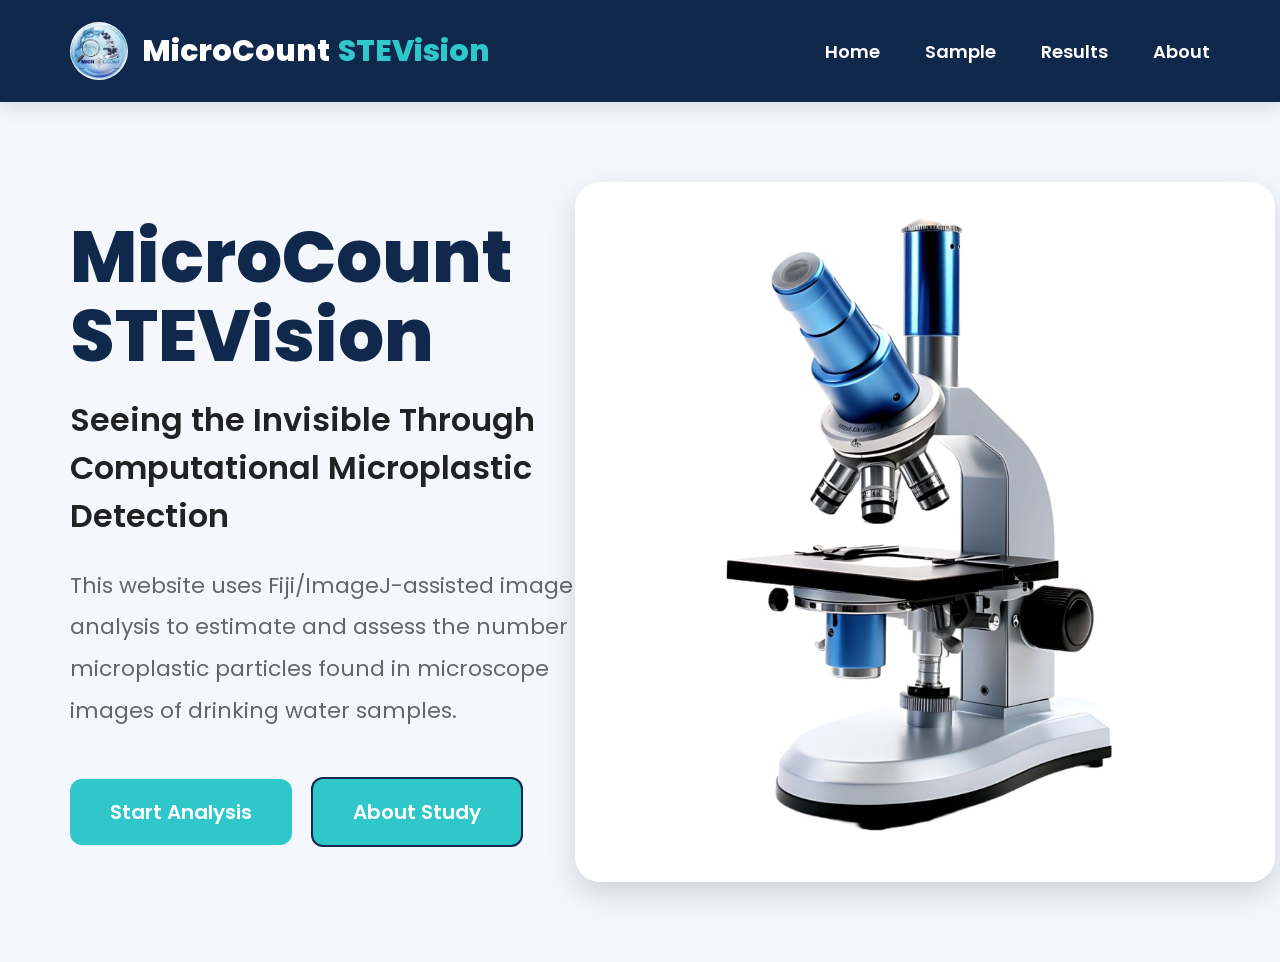
==== index.html @ 67bb07c3 "Upload website" ====
<!DOCTYPE html>
<html lang="en">
<head>
    <meta charset="UTF-8">
    <meta name="viewport" content="width=device-width, initial-scale=1.0">

    <title>MicroCount STEVision</title>

    <link rel="icon" type="image/png" href="images/logo.png">

    <link rel="stylesheet" href="style.css">
</head>
    <meta charset="UTF-8">
    <meta name="viewport" content="width=device-width, initial-scale=1.0">
    <title>MicroCount STEVision</title>

    <link rel="stylesheet" href="style.css">
</head>

<body>

<header>

    <nav class="navbar">

<div class="logo">
    <img src="images/logo.png" alt="MicroCount Logo">
    <div class="logo-text">
        MicroCount <span>STEVision</span>
    </div>
</div>

        <ul class="nav-links">
<li><a href="index.html">Home</a></li>
<li><a href="sample.html">Sample</a></li>
<li><a href="results.html">Results</a></li>
<li><a href="about.html">About</a></li>
        </ul>

    </nav>

</header>

<section id="home" class="hero">

    <div class="left">

        <h1>MicroCount STEVision</h1>

        <h2>
            Seeing the Invisible Through Computational Microplastic Detection
        </h2>

        <p>
            This website uses Fiji/ImageJ-assisted image analysis to estimate and assess the number of microplastic particles found in microscope images of drinking water samples.
        </p>

<a href="sample.html">
    <button>Start Analysis</button>
</a>

<a href="about.html">
    <button class="secondary">About Study</button>
</a>

    </div>

    <div class="right">

        <img src="images/microscope.jpeg" alt="Microscope">

    </div>

</section>

<section id="sample">

<script src="sample.js"></script>

</body>
</html>
---- style.css ----
/* ======================================================
   MICROCOUNT STEVISION
   STYLE.CSS
   PART 1 - GLOBAL + NAVIGATION + HOME
====================================================== */

/* Google Font */
@import url('https://fonts.googleapis.com/css2?family=Poppins:wght@300;400;500;600;700;800&display=swap');

/* Reset */

*{
    margin:0;
    padding:0;
    box-sizing:border-box;
    font-family:'Poppins',sans-serif;
}

html{
    scroll-behavior:smooth;
}

body{
    background:#f4f7fb;
    color:#333;
}

/* Links */

a{
    text-decoration:none;
}

/* ==========================================
            NAVIGATION
========================================== */

header{
    width:100%;
    background:#11284d;
    position:sticky;
    top:0;
    z-index:1000;
    box-shadow:0 5px 18px rgba(0,0,0,.12);
}

nav{

    max-width:1400px;

    margin:auto;

    display:flex;

    justify-content:space-between;

    align-items:center;

    padding:22px 70px;

}

/* =========================
        LOGO
========================= */

.logo{
    display:flex;
    align-items:center;
    gap:14px;
    color:white;
    font-size:30px;
    font-weight:800;
}

.logo img{
    width:58px;
    height:58px;
    border-radius:50%;
    object-fit:cover;
}

.logo-text{
    display:flex;
    align-items:baseline;
    gap:8px;
}

.logo span{
    color:#2fc7c9;
}

nav ul{

    display:flex;

    list-style:none;

    gap:45px;

}

nav ul li a{

    color:white;

    font-size:18px;

    font-weight:600;

    transition:.3s;

    padding-bottom:5px;

}

nav ul li a:hover{

    color:#2fc7c9;

}

.active{

    color:#2fc7c9 !important;

    border-bottom:3px solid #2fc7c9;

}

/* ==========================================
                BUTTONS
========================================== */

button{

    padding:18px 40px;

    border:none;

    border-radius:12px;

    font-size:20px;

    font-weight:600;

    cursor:pointer;

    transition:.3s;

}

button:hover{

    transform:translateY(-4px);

}

button:first-of-type{

    background:#2fc7c9;

    color:white;

}

.secondary{

    background:white;

    color:#11284d;

    border:2px solid #11284d;

    margin-left:15px;

}

/* ==========================================
                HOME PAGE
========================================== */

.hero{

    max-width:1400px;

    margin:auto;

    min-height:90vh;

    display:flex;

    justify-content:space-between;

    align-items:center;

    padding:80px 70px;

}

.left{

    width:55%;

}

.left h1{

    font-size:72px;

    color:#11284d;

    font-weight:800;

    margin-bottom:20px;

    line-height:1.1;

}

.left h2{

    font-size:32px;

    color:#222;

    margin-bottom:25px;

    font-weight:600;

}

.left p{
    font-size:22px;
    color:#666;
    line-height:1.9;
    margin-bottom:45px;
}

.right{
    width:50%;
    display:flex;
    justify-content:center;
    align-items:center;

    margin-left:40px;   /* moves image slightly to the right */
}

.right img{
    width:700px;
    max-width:none;
    height:auto;
    border-radius:25px;
    box-shadow:0 12px 30px rgba(0,0,0,.15);
}

/* ==========================================
            SECTION TITLES
========================================== */

.page-title{

    text-align:center;

    margin:60px auto;

}

.page-title h1{

    font-size:60px;

    color:#11284d;

    font-weight:800;

}

.page-title p{

    font-size:24px;

    color:#666;

    margin-top:20px;

    line-height:1.8;

}

/* ==========================================
            CARDS
========================================== */

.card{

    background:white;

    border-radius:20px;

    box-shadow:0 10px 25px rgba(0,0,0,.08);

    padding:40px;

}

.card:hover{

    transform:translateY(-6px);

    transition:.3s;

}
.card:hover{
    transform:translateY(-6px);
    transition:.3s;
}
/* ==========================================
            SAMPLE PAGE
========================================== */

.sample-page{
    max-width:900px;
    margin:70px auto;
    padding:0 30px;
}

.sample-card{
    background:#fff;
    border-radius:20px;
    padding:45px;
    box-shadow:0 10px 30px rgba(0,0,0,.08);
}

.sample-card h1{
    font-size:42px;
    color:#11284d;
    margin-bottom:15px;
    text-align:center;
}

.sample-card p{
    font-size:18px;
    color:#666;
    text-align:center;
    margin-bottom:35px;
}

.sample-card form{
    display:flex;
    flex-direction:column;
    gap:18px;
}

.sample-card label{
    font-weight:600;
    color:#11284d;
}

.sample-card input,
.sample-card select{
    padding:16px;
    border:1px solid #ccc;
    border-radius:10px;
    font-size:17px;
}

.continue-btn{
    margin-top:25px;
    background:#2fc7c9;
    color:white;
    padding:18px;
    border-radius:12px;
    text-align:center;
    font-weight:600;
    font-size:20px;
    transition:.3s;
}

.continue-btn:hover{
    background:#23b0b2;
}

.results-page{
    max-width:1200px;
    margin:70px auto;
    padding:0 30px;
}

.result-card{
    background:white;
    border-radius:20px;
    padding:40px;
    margin-bottom:30px;
    box-shadow:0 10px 30px rgba(0,0,0,.08);
}

.result-card h2{
    color:#11284d;
    font-size:34px;
    margin-bottom:25px;
}

.result-grid{
    display:grid;
    grid-template-columns:repeat(auto-fit,minmax(250px,1fr));
    gap:25px;
}

.stat-box{
    background:#f7fbfc;
    border-left:6px solid #2fc7c9;
    border-radius:12px;
    padding:25px;
}

.stat-box h3{
    font-size:18px;
    color:#666;
}

.stat-box span{
    display:block;
    margin-top:10px;
    font-size:34px;
    font-weight:700;
    color:#11284d;
}
/* ==========================================
            FOOTER
========================================== */

footer{
    background:#11284d;
    color:white;
    text-align:center;
    padding:35px;
    margin-top:80px;
}

footer p{
    font-size:17px;
}
/* ==========================================
            RESPONSIVE
========================================== */

@media(max-width:1000px){

nav{
    flex-direction:column;
    gap:20px;
    padding:20px;
}

nav ul{
    flex-wrap:wrap;
    justify-content:center;
}

.hero{
    flex-direction:column-reverse;
    text-align:center;
    padding:50px 25px;
}

.left,
.right{
    width:100%;
}

.right img{
    width:90%;
    max-width:500px;
}

.left h1{
    font-size:52px;
}

.left h2{
    font-size:26px;
}

.left p{
    font-size:18px;
}

.page-title h1{
    font-size:46px;
}

button{
    margin-top:15px;
}
}
/* SAMPLE PAGE */

.sample-page{

display:flex;

justify-content:space-between;

align-items:center;

padding:70px 8%;

gap:60px;

}

.sample-left{

flex:1;

}

.sample-left h1{

font-size:46px;

color:#17305d;

margin-bottom:10px;

}

.sample-left p{

color:#666;

margin-bottom:35px;

}

.sample-left form{

display:flex;

flex-direction:column;

gap:18px;

}

.sample-left label{

font-weight:600;

color:#17305d;

}

.sample-left input,
.sample-left select{

padding:15px;

border:1px solid #d9d9d9;

border-radius:10px;

font-size:16px;

}

.sample-left input:focus,
.sample-left select:focus{

outline:none;

border:2px solid #28c8c8;

}

.continue-btn{

margin-top:15px;

width:100%;

padding:18px;

background:#17305d;

color:white;

border:none;

border-radius:10px;

font-size:18px;

font-weight:600;

cursor:pointer;

transition:.3s;

}

.continue-btn:hover{

background:#244a88;

}

.sample-right{

flex:1;

display:flex;

justify-content:center;

}

.sample-right img{

width:370px;

}
    max-width: 800px;
    margin: 0 auto;
    padding: 30px;
}
/* =======================
   Upload Page
======================= */

.upload-page{
    max-width:1100px;
    margin:55px auto;
    padding:0 25px;
}

.upload-page h1{
    font-size:52px;
    color:#1d2f5f;
    margin-bottom:10px;
}

.upload-subtitle{
    font-size:20px;
    color:#666;
    margin-bottom:35px;
}

.upload-card{
    background:white;
    border:2px dashed #d7d7d7;
    border-radius:20px;

    padding:70px 40px;

    text-align:center;

    box-shadow:0 12px 30px rgba(0,0,0,.08);

    transition:.3s;
}

.upload-card:hover{
    border-color:#31c4cf;
}

.upload-icon{
    font-size:70px;
    color:#777;
    margin-bottom:20px;
}

.upload-card h2{
    font-size:34px;
    color:#1d2f5f;
    margin-bottom:12px;
}

.upload-card p{
    color:#777;
    font-size:18px;
    margin-bottom:30px;
}

.browse-btn{
    display:inline-block;

    background:#2ec7cf;
    color:white;

    padding:15px 35px;

    border-radius:10px;

    font-size:18px;
    font-weight:600;

    cursor:pointer;

    transition:.3s;
}

.browse-btn:hover{
    background:#14aeb8;
}

#previewContainer{

    display:grid;

    grid-template-columns:repeat(auto-fill,minmax(170px,1fr));

    gap:20px;

    margin-top:35px;

}

.preview-card{

    background:white;

    border-radius:12px;

    box-shadow:0 8px 18px rgba(0,0,0,.08);

    overflow:hidden;

    text-align:center;

}

.preview-card img{

    width:100%;

    height:140px;

    object-fit:cover;

}

.preview-card p{

    padding:12px;

    font-weight:600;

}
/* UPLOAD PAGE */

.upload-page{
    padding:70px 20px;
    background:#f5f8fc;
    min-height:100vh;
}

.upload-container{
    max-width:1100px;
    margin:auto;
}

.upload-container h1{
    font-size:48px;
    color:#16325c;
    margin-bottom:15px;
}

.upload-container p{
    color:#666;
    font-size:18px;
    margin-bottom:30px;
}

.upload-box{
    width:100%;
    min-height:340px;
    border:3px dashed #d9d9d9;
    border-radius:18px;
    background:#fff;
    display:flex;
    flex-direction:column;
    justify-content:center;
    align-items:center;
    transition:.3s;
}

.upload-box:hover{
    border-color:#36c5cf;
}

.upload-icon{
    font-size:70px;
    margin-bottom:20px;
}

.browse-btn{
    margin-top:20px;
    background:#36c5cf;
    color:#fff;
    padding:14px 35px;
    border-radius:10px;
    cursor:pointer;
    font-weight:bold;
}

.preview-container{
    display:grid;
    grid-template-columns:repeat(auto-fill,minmax(180px,1fr));
    gap:20px;
    margin-top:35px;
}

.preview-card{
    background:white;
    border-radius:12px;
    overflow:hidden;
    box-shadow:0 5px 20px rgba(0,0,0,.1);
}

.preview-card img{
    width:100%;
    height:160px;
    object-fit:cover;
}

.preview-card p{
    padding:12px;
    text-align:center;
    font-weight:bold;
}

.analyze-btn{
    display:none;
    margin:35px auto 0;
    background:#16325c;
    color:white;
    border:none;
    padding:18px 40px;
    border-radius:10px;
    font-size:18px;
    cursor:pointer;
}
.dragover{
    border:3px dashed #2fc7c9 !important;
    background:#eefcff;
    transform:scale(1.02);
    transition:.3s;
}
/* Highlight upload area while dragging */

.dragover{
    background:#e8fcff;
    border:3px dashed #2fc7c9 !important;
    box-shadow:0 0 25px rgba(47,199,201,.35);
    transform:scale(1.02);
    transition:all .25s ease;
}
/* ===========================
   RESULTS PAGE
=========================== */

.results-page{
    max-width:1200px;
    margin:50px auto;
    padding:0 30px;
}

.results-page h1{
    font-size:42px;
    color:#0d2b5a;
    margin-bottom:8px;
}

.results-page p{
    color:#666;
    margin-bottom:30px;
}

.results-grid{
    display:grid;
    grid-template-columns:1fr 1fr;
    gap:25px;
    margin-bottom:25px;
}

.card{
    background:white;
    border-radius:18px;
    padding:25px;
    box-shadow:0 6px 20px rgba(0,0,0,.08);
}

.card h2{
    color:#0d2b5a;
    margin-bottom:18px;
    font-size:24px;
}

.card table{
    width:100%;
    border-collapse:collapse;
}

.card td{
    padding:12px 0;
    border-bottom:1px solid #eee;
    font-size:16px;
}

.card td:first-child{
    font-weight:600;
    color:#0d2b5a;
}

.card td:last-child{
    text-align:right;
    color:#555;
}

/* ===========================
   RISK CARD
=========================== */

.risk-card{
    display:grid;
    grid-template-columns:320px 1fr;
    gap:25px;
    margin-bottom:30px;
}

.risk-box,
.interpretation{
    background:white;
    border-radius:18px;
    padding:25px;
    box-shadow:0 6px 20px rgba(0,0,0,.08);
}

.risk-box h3,
.interpretation h3{
    color:#0d2b5a;
    margin-bottom:18px;
}

.risk-level{
    display:flex;
    align-items:center;
    justify-content:center;
    gap:20px;
    border-radius:15px;
    padding:25px;
    font-size:20px;
}

.risk-level strong{
    font-size:24px;
}

.risk-level.moderate{
    background:#ffd75c;
}

.interpretation p{
    line-height:1.8;
    color:#555;
}

/* ===========================
   RISK SCALE
=========================== */

.risk-scale{
    display:grid;
    grid-template-columns:repeat(4,1fr);
    gap:18px;
    margin-bottom:35px;
}

.level{
    padding:18px;
    border-radius:15px;
    text-align:center;
    color:#222;
    font-weight:600;
}

.level p{
    margin:8px 0;
    font-size:18px;
    color:inherit;
}

.green{
    background:#b7ef9b;
}

.yellow{
    background:#ffe36b;
}

.orange{
    background:#ffb457;
}

.red{
    background:#ff8b8b;
}

/* ===========================
   BUTTONS
=========================== */

.results-buttons{
    display:flex;
    justify-content:space-between;
    margin-top:25px;
}

.download-btn,
.new-btn{

    background:#0d2b5a;
    color:white;
    border:none;
    padding:16px 34px;
    border-radius:10px;
    cursor:pointer;
    font-size:16px;
    font-weight:600;
    transition:.3s;
}

.download-btn:hover,
.new-btn:hover{
    background:#16c6d6;
}

/* ===========================
   MOBILE
=========================== */

@media(max-width:900px){

.results-grid{
    grid-template-columns:1fr;
}

.risk-card{
    grid-template-columns:1fr;
}

.risk-scale{
    grid-template-columns:1fr 1fr;
}

.results-buttons{
    flex-direction:column;
    gap:15px;
}

.download-btn,
.new-btn{
    width:100%;
}

}
/* ===========================
   RESULT IMAGE
=========================== */

.image-preview-card{

    background:white;

    border-radius:18px;

    padding:25px;

    margin-bottom:30px;

    text-align:center;

    box-shadow:0 6px 20px rgba(0,0,0,.08);

}

.image-preview-card h2{

    color:#0d2b5a;

    margin-bottom:20px;

}

#resultImage{

    width:100%;

    max-width:550px;

    border-radius:15px;

    border:2px solid #ddd;

}
/* ===========================
   ANALYSIS PAGE
=========================== */

.analysis-page{

max-width:900px;

margin:70px auto;

text-align:center;

padding:20px;

}

.analysis-page h1{

font-size:44px;

color:#123566;

margin-bottom:15px;

}

.analysis-page p{

color:#666;

font-size:18px;

}

.analysis-card{

margin-top:45px;

background:white;

padding:50px;

border-radius:20px;

box-shadow:0 8px 25px rgba(0,0,0,.08);

}

.loader{

width:90px;

height:90px;

margin:auto;

border:8px solid #ddd;

border-top:8px solid #28c7d4;

border-radius:50%;

animation:spin 1s linear infinite;

}

@keyframes spin{

100%{

transform:rotate(360deg);

}

}

.progress{

width:100%;

height:18px;

background:#eee;

border-radius:50px;

margin-top:35px;

overflow:hidden;

}

.progress-bar{

width:0%;

height:100%;

background:#28c7d4;

transition:.3s;

}

#percentText{

font-size:24px;

font-weight:bold;

margin-top:20px;

color:#123566;

}
/* ===========================
   RESULTS PAGE
=========================== */

.results-page{
    max-width:1200px;
    margin:40px auto;
    padding:20px;
}

.results-page h1{
    text-align:center;
    font-size:38px;
    margin-bottom:10px;
}

.results-page>p{
    text-align:center;
    color:#666;
    margin-bottom:35px;
}

.results-grid{
    display:grid;
    grid-template-columns:1fr 1fr;
    gap:30px;
    align-items:start;
}

.result-image-card,
.card{

    background:white;

    border-radius:18px;

    padding:25px;

    box-shadow:0 8px 25px rgba(0,0,0,.08);

}

.result-image-card img{

    width:100%;

    border-radius:15px;

    margin-top:15px;

}

.results-info{

    display:flex;

    flex-direction:column;

    gap:20px;

}

.card h2{

    color:#0b7285;

    margin-bottom:15px;

}

.card p{

    margin:10px 0;

    line-height:1.6;

}

/* ===========================
   RISK LEVEL
=========================== */

.risk-level{

    border-radius:15px;

    text-align:center;

    padding:25px;

    color:white;

    font-weight:bold;

}

.risk-level h3{

    font-size:34px;

    margin-bottom:10px;

}

.risk-level p{

    font-size:20px;

}

/* ===========================
   QUANTITY SCALE
=========================== */
/* LEVEL 1 */
.level1{
    background:#E8F5E9;
    color:#1B5E20;
    border:2px solid #81C784;
}

/* LEVEL 2 */
.level2{
    background:#FFF8E1;
    color:#8D6E00;
    border:2px solid #FFD54F;
}

/* LEVEL 3 */
.level3{
    background:#FFF3E0;
    color:#E65100;
    border:2px solid #FFB74D;
}

/* LEVEL 4 */
.level4{
    background:#FFEBEE;
    color:#B71C1C;
    border:2px solid #EF5350;
}

/* ===========================
   INTERPRETATION
=========================== */

.interpretation-card{

    margin-top:30px;

}

.interpretation-card p{

    font-size:17px;

    line-height:1.8;

}

/* ===========================
   BUTTONS
=========================== */

.download-section{

    margin-top:35px;

    display:flex;

    justify-content:center;

    gap:20px;

}

.download-btn{

    background:#0b7285;

    color:white;

    border:none;

    padding:14px 30px;

    border-radius:10px;

    cursor:pointer;

    font-size:16px;

    transition:.3s;

}

.download-btn:hover{

    background:#095c69;

}

/* ===========================
   MOBILE
=========================== */

@media(max-width:900px){

.results-grid{

grid-template-columns:1fr;

}

.risk-scale{

grid-template-columns:1fr 1fr;

}

}
---- style.css ----
/* ======================================================
   MICROCOUNT STEVISION
   STYLE.CSS
   PART 1 - GLOBAL + NAVIGATION + HOME
====================================================== */

/* Google Font */
@import url('https://fonts.googleapis.com/css2?family=Poppins:wght@300;400;500;600;700;800&display=swap');

/* Reset */

*{
    margin:0;
    padding:0;
    box-sizing:border-box;
    font-family:'Poppins',sans-serif;
}

html{
    scroll-behavior:smooth;
}

body{
    background:#f4f7fb;
    color:#333;
}

/* Links */

a{
    text-decoration:none;
}

/* ==========================================
            NAVIGATION
========================================== */

header{
    width:100%;
    background:#11284d;
    position:sticky;
    top:0;
    z-index:1000;
    box-shadow:0 5px 18px rgba(0,0,0,.12);
}

nav{

    max-width:1400px;

    margin:auto;

    display:flex;

    justify-content:space-between;

    align-items:center;

    padding:22px 70px;

}

/* =========================
        LOGO
========================= */

.logo{
    display:flex;
    align-items:center;
    gap:14px;
    color:white;
    font-size:30px;
    font-weight:800;
}

.logo img{
    width:58px;
    height:58px;
    border-radius:50%;
    object-fit:cover;
}

.logo-text{
    display:flex;
    align-items:baseline;
    gap:8px;
}

.logo span{
    color:#2fc7c9;
}

nav ul{

    display:flex;

    list-style:none;

    gap:45px;

}

nav ul li a{

    color:white;

    font-size:18px;

    font-weight:600;

    transition:.3s;

    padding-bottom:5px;

}

nav ul li a:hover{

    color:#2fc7c9;

}

.active{

    color:#2fc7c9 !important;

    border-bottom:3px solid #2fc7c9;

}

/* ==========================================
                BUTTONS
========================================== */

button{

    padding:18px 40px;

    border:none;

    border-radius:12px;

    font-size:20px;

    font-weight:600;

    cursor:pointer;

    transition:.3s;

}

button:hover{

    transform:translateY(-4px);

}

button:first-of-type{

    background:#2fc7c9;

    color:white;

}

.secondary{

    background:white;

    color:#11284d;

    border:2px solid #11284d;

    margin-left:15px;

}

/* ==========================================
                HOME PAGE
========================================== */

.hero{

    max-width:1400px;

    margin:auto;

    min-height:90vh;

    display:flex;

    justify-content:space-between;

    align-items:center;

    padding:80px 70px;

}

.left{

    width:55%;

}

.left h1{

    font-size:72px;

    color:#11284d;

    font-weight:800;

    margin-bottom:20px;

    line-height:1.1;

}

.left h2{

    font-size:32px;

    color:#222;

    margin-bottom:25px;

    font-weight:600;

}

.left p{
    font-size:22px;
    color:#666;
    line-height:1.9;
    margin-bottom:45px;
}

.right{
    width:50%;
    display:flex;
    justify-content:center;
    align-items:center;

    margin-left:40px;   /* moves image slightly to the right */
}

.right img{
    width:700px;
    max-width:none;
    height:auto;
    border-radius:25px;
    box-shadow:0 12px 30px rgba(0,0,0,.15);
}

/* ==========================================
            SECTION TITLES
========================================== */

.page-title{

    text-align:center;

    margin:60px auto;

}

.page-title h1{

    font-size:60px;

    color:#11284d;

    font-weight:800;

}

.page-title p{

    font-size:24px;

    color:#666;

    margin-top:20px;

    line-height:1.8;

}

/* ==========================================
            CARDS
========================================== */

.card{

    background:white;

    border-radius:20px;

    box-shadow:0 10px 25px rgba(0,0,0,.08);

    padding:40px;

}

.card:hover{

    transform:translateY(-6px);

    transition:.3s;

}
.card:hover{
    transform:translateY(-6px);
    transition:.3s;
}
/* ==========================================
            SAMPLE PAGE
========================================== */

.sample-page{
    max-width:900px;
    margin:70px auto;
    padding:0 30px;
}

.sample-card{
    background:#fff;
    border-radius:20px;
    padding:45px;
    box-shadow:0 10px 30px rgba(0,0,0,.08);
}

.sample-card h1{
    font-size:42px;
    color:#11284d;
    margin-bottom:15px;
    text-align:center;
}

.sample-card p{
    font-size:18px;
    color:#666;
    text-align:center;
    margin-bottom:35px;
}

.sample-card form{
    display:flex;
    flex-direction:column;
    gap:18px;
}

.sample-card label{
    font-weight:600;
    color:#11284d;
}

.sample-card input,
.sample-card select{
    padding:16px;
    border:1px solid #ccc;
    border-radius:10px;
    font-size:17px;
}

.continue-btn{
    margin-top:25px;
    background:#2fc7c9;
    color:white;
    padding:18px;
    border-radius:12px;
    text-align:center;
    font-weight:600;
    font-size:20px;
    transition:.3s;
}

.continue-btn:hover{
    background:#23b0b2;
}

.results-page{
    max-width:1200px;
    margin:70px auto;
    padding:0 30px;
}

.result-card{
    background:white;
    border-radius:20px;
    padding:40px;
    margin-bottom:30px;
    box-shadow:0 10px 30px rgba(0,0,0,.08);
}

.result-card h2{
    color:#11284d;
    font-size:34px;
    margin-bottom:25px;
}

.result-grid{
    display:grid;
    grid-template-columns:repeat(auto-fit,minmax(250px,1fr));
    gap:25px;
}

.stat-box{
    background:#f7fbfc;
    border-left:6px solid #2fc7c9;
    border-radius:12px;
    padding:25px;
}

.stat-box h3{
    font-size:18px;
    color:#666;
}

.stat-box span{
    display:block;
    margin-top:10px;
    font-size:34px;
    font-weight:700;
    color:#11284d;
}
/* ==========================================
            FOOTER
========================================== */

footer{
    background:#11284d;
    color:white;
    text-align:center;
    padding:35px;
    margin-top:80px;
}

footer p{
    font-size:17px;
}
/* ==========================================
            RESPONSIVE
========================================== */

@media(max-width:1000px){

nav{
    flex-direction:column;
    gap:20px;
    padding:20px;
}

nav ul{
    flex-wrap:wrap;
    justify-content:center;
}

.hero{
    flex-direction:column-reverse;
    text-align:center;
    padding:50px 25px;
}

.left,
.right{
    width:100%;
}

.right img{
    width:90%;
    max-width:500px;
}

.left h1{
    font-size:52px;
}

.left h2{
    font-size:26px;
}

.left p{
    font-size:18px;
}

.page-title h1{
    font-size:46px;
}

button{
    margin-top:15px;
}
}
/* SAMPLE PAGE */

.sample-page{

display:flex;

justify-content:space-between;

align-items:center;

padding:70px 8%;

gap:60px;

}

.sample-left{

flex:1;

}

.sample-left h1{

font-size:46px;

color:#17305d;

margin-bottom:10px;

}

.sample-left p{

color:#666;

margin-bottom:35px;

}

.sample-left form{

display:flex;

flex-direction:column;

gap:18px;

}

.sample-left label{

font-weight:600;

color:#17305d;

}

.sample-left input,
.sample-left select{

padding:15px;

border:1px solid #d9d9d9;

border-radius:10px;

font-size:16px;

}

.sample-left input:focus,
.sample-left select:focus{

outline:none;

border:2px solid #28c8c8;

}

.continue-btn{

margin-top:15px;

width:100%;

padding:18px;

background:#17305d;

color:white;

border:none;

border-radius:10px;

font-size:18px;

font-weight:600;

cursor:pointer;

transition:.3s;

}

.continue-btn:hover{

background:#244a88;

}

.sample-right{

flex:1;

display:flex;

justify-content:center;

}

.sample-right img{

width:370px;

}
    max-width: 800px;
    margin: 0 auto;
    padding: 30px;
}
/* =======================
   Upload Page
======================= */

.upload-page{
    max-width:1100px;
    margin:55px auto;
    padding:0 25px;
}

.upload-page h1{
    font-size:52px;
    color:#1d2f5f;
    margin-bottom:10px;
}

.upload-subtitle{
    font-size:20px;
    color:#666;
    margin-bottom:35px;
}

.upload-card{
    background:white;
    border:2px dashed #d7d7d7;
    border-radius:20px;

    padding:70px 40px;

    text-align:center;

    box-shadow:0 12px 30px rgba(0,0,0,.08);

    transition:.3s;
}

.upload-card:hover{
    border-color:#31c4cf;
}

.upload-icon{
    font-size:70px;
    color:#777;
    margin-bottom:20px;
}

.upload-card h2{
    font-size:34px;
    color:#1d2f5f;
    margin-bottom:12px;
}

.upload-card p{
    color:#777;
    font-size:18px;
    margin-bottom:30px;
}

.browse-btn{
    display:inline-block;

    background:#2ec7cf;
    color:white;

    padding:15px 35px;

    border-radius:10px;

    font-size:18px;
    font-weight:600;

    cursor:pointer;

    transition:.3s;
}

.browse-btn:hover{
    background:#14aeb8;
}

#previewContainer{

    display:grid;

    grid-template-columns:repeat(auto-fill,minmax(170px,1fr));

    gap:20px;

    margin-top:35px;

}

.preview-card{

    background:white;

    border-radius:12px;

    box-shadow:0 8px 18px rgba(0,0,0,.08);

    overflow:hidden;

    text-align:center;

}

.preview-card img{

    width:100%;

    height:140px;

    object-fit:cover;

}

.preview-card p{

    padding:12px;

    font-weight:600;

}
/* UPLOAD PAGE */

.upload-page{
    padding:70px 20px;
    background:#f5f8fc;
    min-height:100vh;
}

.upload-container{
    max-width:1100px;
    margin:auto;
}

.upload-container h1{
    font-size:48px;
    color:#16325c;
    margin-bottom:15px;
}

.upload-container p{
    color:#666;
    font-size:18px;
    margin-bottom:30px;
}

.upload-box{
    width:100%;
    min-height:340px;
    border:3px dashed #d9d9d9;
    border-radius:18px;
    background:#fff;
    display:flex;
    flex-direction:column;
    justify-content:center;
    align-items:center;
    transition:.3s;
}

.upload-box:hover{
    border-color:#36c5cf;
}

.upload-icon{
    font-size:70px;
    margin-bottom:20px;
}

.browse-btn{
    margin-top:20px;
    background:#36c5cf;
    color:#fff;
    padding:14px 35px;
    border-radius:10px;
    cursor:pointer;
    font-weight:bold;
}

.preview-container{
    display:grid;
    grid-template-columns:repeat(auto-fill,minmax(180px,1fr));
    gap:20px;
    margin-top:35px;
}

.preview-card{
    background:white;
    border-radius:12px;
    overflow:hidden;
    box-shadow:0 5px 20px rgba(0,0,0,.1);
}

.preview-card img{
    width:100%;
    height:160px;
    object-fit:cover;
}

.preview-card p{
    padding:12px;
    text-align:center;
    font-weight:bold;
}

.analyze-btn{
    display:none;
    margin:35px auto 0;
    background:#16325c;
    color:white;
    border:none;
    padding:18px 40px;
    border-radius:10px;
    font-size:18px;
    cursor:pointer;
}
.dragover{
    border:3px dashed #2fc7c9 !important;
    background:#eefcff;
    transform:scale(1.02);
    transition:.3s;
}
/* Highlight upload area while dragging */

.dragover{
    background:#e8fcff;
    border:3px dashed #2fc7c9 !important;
    box-shadow:0 0 25px rgba(47,199,201,.35);
    transform:scale(1.02);
    transition:all .25s ease;
}
/* ===========================
   RESULTS PAGE
=========================== */

.results-page{
    max-width:1200px;
    margin:50px auto;
    padding:0 30px;
}

.results-page h1{
    font-size:42px;
    color:#0d2b5a;
    margin-bottom:8px;
}

.results-page p{
    color:#666;
    margin-bottom:30px;
}

.results-grid{
    display:grid;
    grid-template-columns:1fr 1fr;
    gap:25px;
    margin-bottom:25px;
}

.card{
    background:white;
    border-radius:18px;
    padding:25px;
    box-shadow:0 6px 20px rgba(0,0,0,.08);
}

.card h2{
    color:#0d2b5a;
    margin-bottom:18px;
    font-size:24px;
}

.card table{
    width:100%;
    border-collapse:collapse;
}

.card td{
    padding:12px 0;
    border-bottom:1px solid #eee;
    font-size:16px;
}

.card td:first-child{
    font-weight:600;
    color:#0d2b5a;
}

.card td:last-child{
    text-align:right;
    color:#555;
}

/* ===========================
   RISK CARD
=========================== */

.risk-card{
    display:grid;
    grid-template-columns:320px 1fr;
    gap:25px;
    margin-bottom:30px;
}

.risk-box,
.interpretation{
    background:white;
    border-radius:18px;
    padding:25px;
    box-shadow:0 6px 20px rgba(0,0,0,.08);
}

.risk-box h3,
.interpretation h3{
    color:#0d2b5a;
    margin-bottom:18px;
}

.risk-level{
    display:flex;
    align-items:center;
    justify-content:center;
    gap:20px;
    border-radius:15px;
    padding:25px;
    font-size:20px;
}

.risk-level strong{
    font-size:24px;
}

.risk-level.moderate{
    background:#ffd75c;
}

.interpretation p{
    line-height:1.8;
    color:#555;
}

/* ===========================
   RISK SCALE
=========================== */

.risk-scale{
    display:grid;
    grid-template-columns:repeat(4,1fr);
    gap:18px;
    margin-bottom:35px;
}

.level{
    padding:18px;
    border-radius:15px;
    text-align:center;
    color:#222;
    font-weight:600;
}

.level p{
    margin:8px 0;
    font-size:18px;
    color:inherit;
}

.green{
    background:#b7ef9b;
}

.yellow{
    background:#ffe36b;
}

.orange{
    background:#ffb457;
}

.red{
    background:#ff8b8b;
}

/* ===========================
   BUTTONS
=========================== */

.results-buttons{
    display:flex;
    justify-content:space-between;
    margin-top:25px;
}

.download-btn,
.new-btn{

    background:#0d2b5a;
    color:white;
    border:none;
    padding:16px 34px;
    border-radius:10px;
    cursor:pointer;
    font-size:16px;
    font-weight:600;
    transition:.3s;
}

.download-btn:hover,
.new-btn:hover{
    background:#16c6d6;
}

/* ===========================
   MOBILE
=========================== */

@media(max-width:900px){

.results-grid{
    grid-template-columns:1fr;
}

.risk-card{
    grid-template-columns:1fr;
}

.risk-scale{
    grid-template-columns:1fr 1fr;
}

.results-buttons{
    flex-direction:column;
    gap:15px;
}

.download-btn,
.new-btn{
    width:100%;
}

}
/* ===========================
   RESULT IMAGE
=========================== */

.image-preview-card{

    background:white;

    border-radius:18px;

    padding:25px;

    margin-bottom:30px;

    text-align:center;

    box-shadow:0 6px 20px rgba(0,0,0,.08);

}

.image-preview-card h2{

    color:#0d2b5a;

    margin-bottom:20px;

}

#resultImage{

    width:100%;

    max-width:550px;

    border-radius:15px;

    border:2px solid #ddd;

}
/* ===========================
   ANALYSIS PAGE
=========================== */

.analysis-page{

max-width:900px;

margin:70px auto;

text-align:center;

padding:20px;

}

.analysis-page h1{

font-size:44px;

color:#123566;

margin-bottom:15px;

}

.analysis-page p{

color:#666;

font-size:18px;

}

.analysis-card{

margin-top:45px;

background:white;

padding:50px;

border-radius:20px;

box-shadow:0 8px 25px rgba(0,0,0,.08);

}

.loader{

width:90px;

height:90px;

margin:auto;

border:8px solid #ddd;

border-top:8px solid #28c7d4;

border-radius:50%;

animation:spin 1s linear infinite;

}

@keyframes spin{

100%{

transform:rotate(360deg);

}

}

.progress{

width:100%;

height:18px;

background:#eee;

border-radius:50px;

margin-top:35px;

overflow:hidden;

}

.progress-bar{

width:0%;

height:100%;

background:#28c7d4;

transition:.3s;

}

#percentText{

font-size:24px;

font-weight:bold;

margin-top:20px;

color:#123566;

}
/* ===========================
   RESULTS PAGE
=========================== */

.results-page{
    max-width:1200px;
    margin:40px auto;
    padding:20px;
}

.results-page h1{
    text-align:center;
    font-size:38px;
    margin-bottom:10px;
}

.results-page>p{
    text-align:center;
    color:#666;
    margin-bottom:35px;
}

.results-grid{
    display:grid;
    grid-template-columns:1fr 1fr;
    gap:30px;
    align-items:start;
}

.result-image-card,
.card{

    background:white;

    border-radius:18px;

    padding:25px;

    box-shadow:0 8px 25px rgba(0,0,0,.08);

}

.result-image-card img{

    width:100%;

    border-radius:15px;

    margin-top:15px;

}

.results-info{

    display:flex;

    flex-direction:column;

    gap:20px;

}

.card h2{

    color:#0b7285;

    margin-bottom:15px;

}

.card p{

    margin:10px 0;

    line-height:1.6;

}

/* ===========================
   RISK LEVEL
=========================== */

.risk-level{

    border-radius:15px;

    text-align:center;

    padding:25px;

    color:white;

    font-weight:bold;

}

.risk-level h3{

    font-size:34px;

    margin-bottom:10px;

}

.risk-level p{

    font-size:20px;

}

/* ===========================
   QUANTITY SCALE
=========================== */
/* LEVEL 1 */
.level1{
    background:#E8F5E9;
    color:#1B5E20;
    border:2px solid #81C784;
}

/* LEVEL 2 */
.level2{
    background:#FFF8E1;
    color:#8D6E00;
    border:2px solid #FFD54F;
}

/* LEVEL 3 */
.level3{
    background:#FFF3E0;
    color:#E65100;
    border:2px solid #FFB74D;
}

/* LEVEL 4 */
.level4{
    background:#FFEBEE;
    color:#B71C1C;
    border:2px solid #EF5350;
}

/* ===========================
   INTERPRETATION
=========================== */

.interpretation-card{

    margin-top:30px;

}

.interpretation-card p{

    font-size:17px;

    line-height:1.8;

}

/* ===========================
   BUTTONS
=========================== */

.download-section{

    margin-top:35px;

    display:flex;

    justify-content:center;

    gap:20px;

}

.download-btn{

    background:#0b7285;

    color:white;

    border:none;

    padding:14px 30px;

    border-radius:10px;

    cursor:pointer;

    font-size:16px;

    transition:.3s;

}

.download-btn:hover{

    background:#095c69;

}

/* ===========================
   MOBILE
=========================== */

@media(max-width:900px){

.results-grid{

grid-template-columns:1fr;

}

.risk-scale{

grid-template-columns:1fr 1fr;

}

}
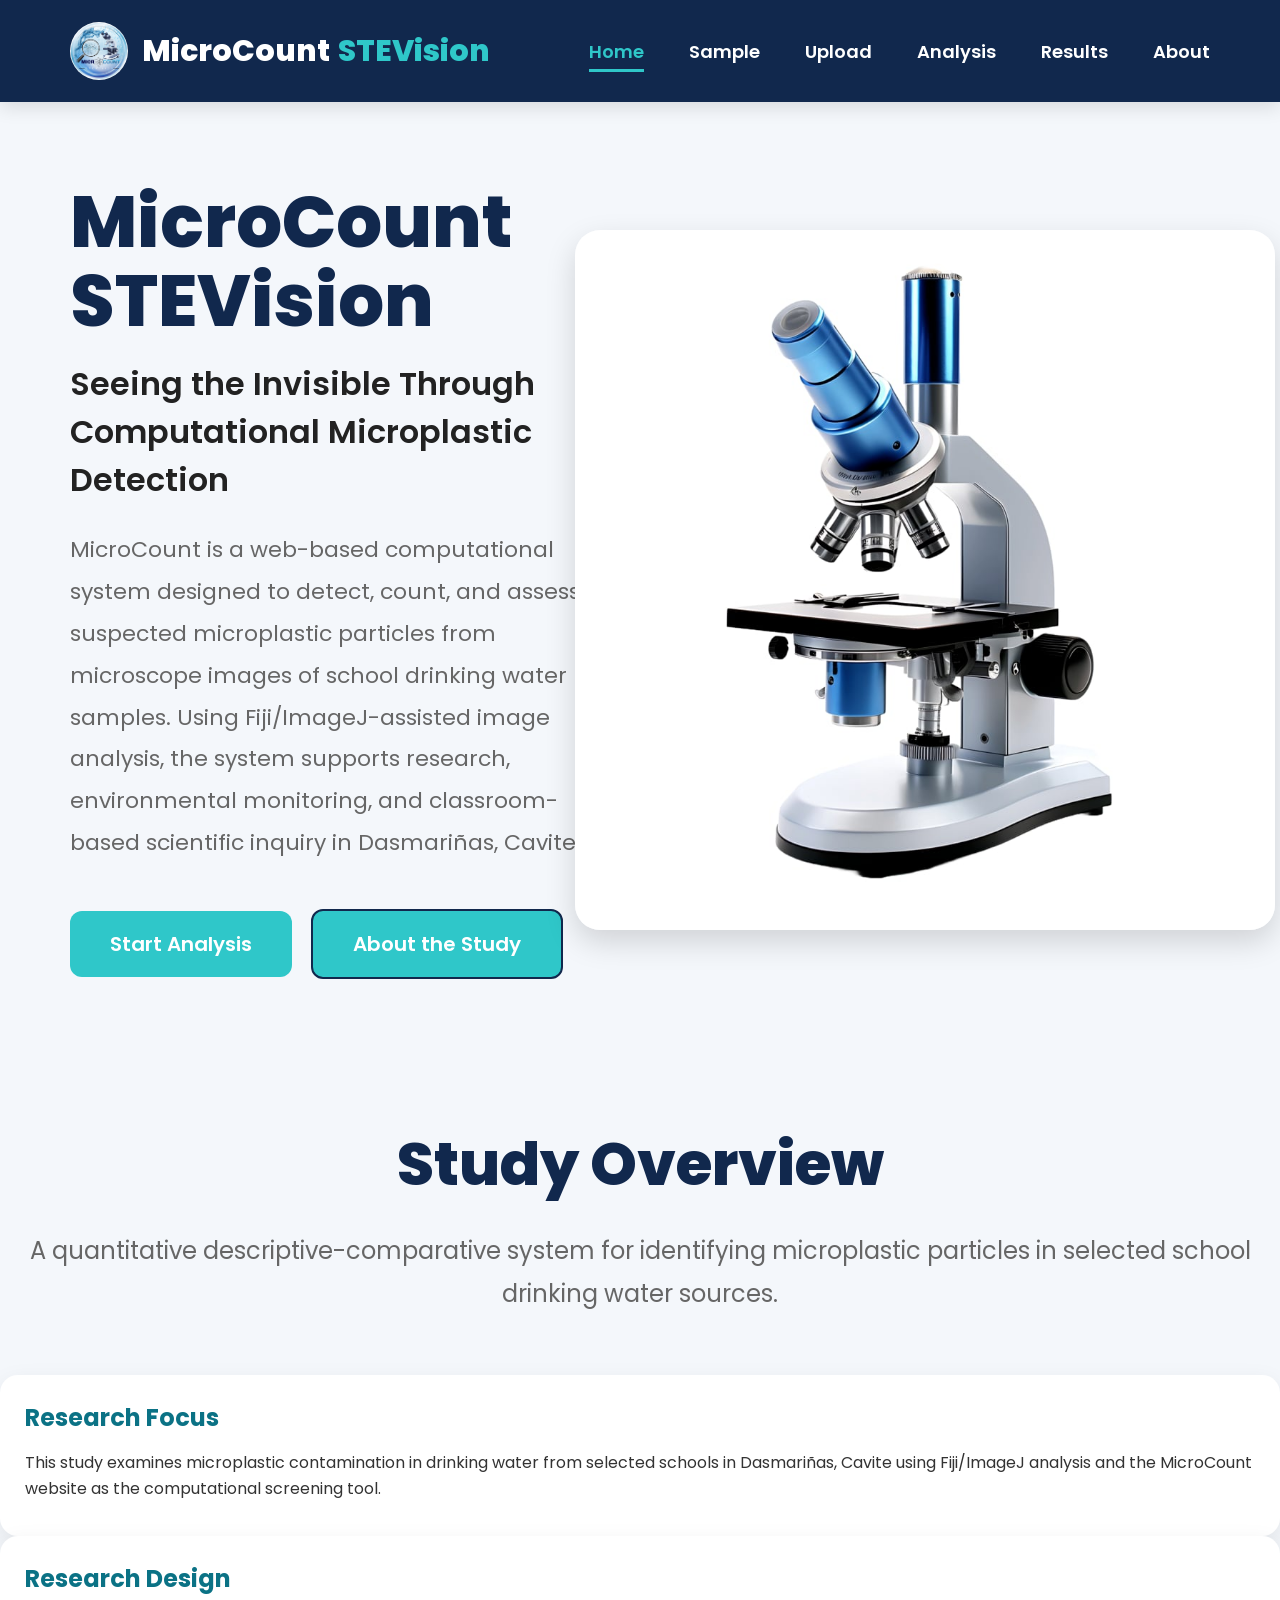
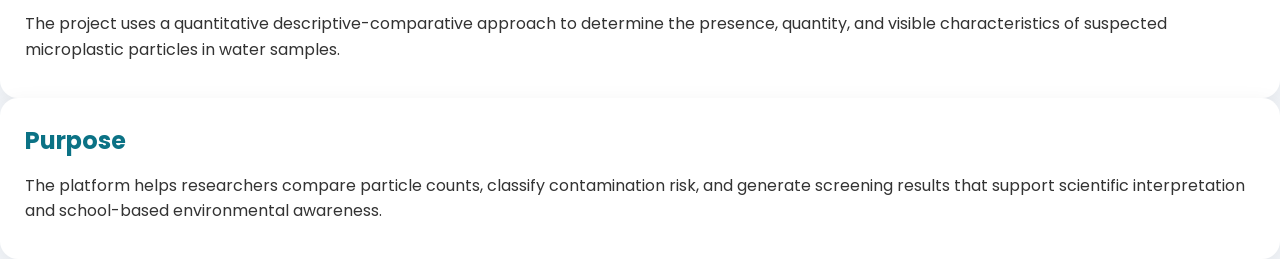
==== commit 358fad94: "commit" ====
--- a/index.html
+++ b/index.html
@@ -3,79 +3,86 @@
 <head>
     <meta charset="UTF-8">
     <meta name="viewport" content="width=device-width, initial-scale=1.0">
-
     <title>MicroCount STEVision</title>
-
     <link rel="icon" type="image/png" href="images/logo.png">
-
     <link rel="stylesheet" href="style.css">
 </head>
-    <meta charset="UTF-8">
-    <meta name="viewport" content="width=device-width, initial-scale=1.0">
-    <title>MicroCount STEVision</title>
-
-    <link rel="stylesheet" href="style.css">
-</head>
-
 <body>
 
 <header>
-
     <nav class="navbar">
-
-<div class="logo">
-    <img src="images/logo.png" alt="MicroCount Logo">
-    <div class="logo-text">
-        MicroCount <span>STEVision</span>
-    </div>
-</div>
+        <div class="logo">
+            <img src="images/logo.png" alt="MicroCount Logo">
+            <div class="logo-text">
+                MicroCount <span>STEVision</span>
+            </div>
+        </div>
 
         <ul class="nav-links">
-<li><a href="index.html">Home</a></li>
-<li><a href="sample.html">Sample</a></li>
-<li><a href="results.html">Results</a></li>
-<li><a href="about.html">About</a></li>
+            <li><a href="index.html" class="active">Home</a></li>
+            <li><a href="sample.html">Sample</a></li>
+            <li><a href="upload.html">Upload</a></li>
+            <li><a href="analysis.html">Analysis</a></li>
+            <li><a href="results.html">Results</a></li>
+            <li><a href="about.html">About</a></li>
         </ul>
-
     </nav>
-
 </header>
 
 <section id="home" class="hero">
-
     <div class="left">
-
         <h1>MicroCount STEVision</h1>
-
-        <h2>
-            Seeing the Invisible Through Computational Microplastic Detection
-        </h2>
-
+        <h2>Seeing the Invisible Through Computational Microplastic Detection</h2>
         <p>
-            This website uses Fiji/ImageJ-assisted image analysis to estimate and assess the number of microplastic particles found in microscope images of drinking water samples.
+            MicroCount is a web-based computational system designed to detect, count, and assess
+            suspected microplastic particles from microscope images of school drinking water samples.
+            Using Fiji/ImageJ-assisted image analysis, the system supports research, environmental
+            monitoring, and classroom-based scientific inquiry in Dasmariñas, Cavite.
         </p>
 
-<a href="sample.html">
-    <button>Start Analysis</button>
-</a>
-
-<a href="about.html">
-    <button class="secondary">About Study</button>
-</a>
-
+        <div class="hero-actions">
+            <a href="sample.html"><button type="button">Start Analysis</button></a>
+            <a href="about.html"><button type="button" class="secondary">About the Study</button></a>
+        </div>
     </div>
 
     <div class="right">
-
-        <img src="images/microscope.jpeg" alt="Microscope">
-
+        <img src="images/microscope.jpeg" alt="Microscope observation of water sample">
     </div>
-
 </section>
 
-<section id="sample">
+<section class="page-title">
+    <h1>Study Overview</h1>
+    <p>
+        A quantitative descriptive-comparative system for identifying microplastic particles in selected
+        school drinking water sources.
+    </p>
+</section>
+
+<section class="card-grid">
+    <div class="card">
+        <h2>Research Focus</h2>
+        <p>
+            This study examines microplastic contamination in drinking water from selected schools in Dasmariñas,
+            Cavite using Fiji/ImageJ analysis and the MicroCount website as the computational screening tool.
+        </p>
+    </div>
+    <div class="card">
+        <h2>Research Design</h2>
+        <p>
+            The project uses a quantitative descriptive-comparative approach to determine the presence,
+            quantity, and visible characteristics of suspected microplastic particles in water samples.
+        </p>
+    </div>
+    <div class="card">
+        <h2>Purpose</h2>
+        <p>
+            The platform helps researchers compare particle counts, classify contamination risk, and generate
+            screening results that support scientific interpretation and school-based environmental awareness.
+        </p>
+    </div>
+</section>
 
 <script src="sample.js"></script>
-
 </body>
 </html>
--- a/style.css
+++ b/style.css
@@ -315,71 +315,6 @@
     transform:translateY(-6px);
     transition:.3s;
 }
-/* ==========================================
-            SAMPLE PAGE
-========================================== */
-
-.sample-page{
-    max-width:900px;
-    margin:70px auto;
-    padding:0 30px;
-}
-
-.sample-card{
-    background:#fff;
-    border-radius:20px;
-    padding:45px;
-    box-shadow:0 10px 30px rgba(0,0,0,.08);
-}
-
-.sample-card h1{
-    font-size:42px;
-    color:#11284d;
-    margin-bottom:15px;
-    text-align:center;
-}
-
-.sample-card p{
-    font-size:18px;
-    color:#666;
-    text-align:center;
-    margin-bottom:35px;
-}
-
-.sample-card form{
-    display:flex;
-    flex-direction:column;
-    gap:18px;
-}
-
-.sample-card label{
-    font-weight:600;
-    color:#11284d;
-}
-
-.sample-card input,
-.sample-card select{
-    padding:16px;
-    border:1px solid #ccc;
-    border-radius:10px;
-    font-size:17px;
-}
-
-.continue-btn{
-    margin-top:25px;
-    background:#2fc7c9;
-    color:white;
-    padding:18px;
-    border-radius:12px;
-    text-align:center;
-    font-weight:600;
-    font-size:20px;
-    transition:.3s;
-}
-
-.continue-btn:hover{
-    background:#23b0b2;
-}
 
 .results-page{
     max-width:1200px;
@@ -493,137 +428,6 @@
 button{
     margin-top:15px;
 }
-}
-/* SAMPLE PAGE */
-
-.sample-page{
-
-display:flex;
-
-justify-content:space-between;
-
-align-items:center;
-
-padding:70px 8%;
-
-gap:60px;
-
-}
-
-.sample-left{
-
-flex:1;
-
-}
-
-.sample-left h1{
-
-font-size:46px;
-
-color:#17305d;
-
-margin-bottom:10px;
-
-}
-
-.sample-left p{
-
-color:#666;
-
-margin-bottom:35px;
-
-}
-
-.sample-left form{
-
-display:flex;
-
-flex-direction:column;
-
-gap:18px;
-
-}
-
-.sample-left label{
-
-font-weight:600;
-
-color:#17305d;
-
-}
-
-.sample-left input,
-.sample-left select{
-
-padding:15px;
-
-border:1px solid #d9d9d9;
-
-border-radius:10px;
-
-font-size:16px;
-
-}
-
-.sample-left input:focus,
-.sample-left select:focus{
-
-outline:none;
-
-border:2px solid #28c8c8;
-
-}
-
-.continue-btn{
-
-margin-top:15px;
-
-width:100%;
-
-padding:18px;
-
-background:#17305d;
-
-color:white;
-
-border:none;
-
-border-radius:10px;
-
-font-size:18px;
-
-font-weight:600;
-
-cursor:pointer;
-
-transition:.3s;
-
-}
-
-.continue-btn:hover{
-
-background:#244a88;
-
-}
-
-.sample-right{
-
-flex:1;
-
-display:flex;
-
-justify-content:center;
-
-}
-
-.sample-right img{
-
-width:370px;
-
-}
-    max-width: 800px;
-    margin: 0 auto;
-    padding: 30px;
 }
 /* =======================
    Upload Page
@@ -1439,4 +1243,581 @@
 
 }
 
+a{
+    text-decoration: none;
+    color: inherit;
+}
+/* =========================================
+   RESULTS - RECOMMENDATIONS
+========================================= */
+
+.recommendations-card {
+    margin-top: 35px;
+    padding: 35px;
+    background: rgba(255, 255, 255, 0.97);
+    border-radius: 22px;
+    border-left: 6px solid #35c3cf;
+    box-shadow: 0 10px 30px rgba(23, 50, 92, 0.10);
+}
+
+.recommendations-card > h2 {
+    color: #17325c;
+    font-size: 30px;
+    margin-bottom: 25px;
+}
+
+.recommendation-item {
+    background: #f5fafc;
+    border: 1px solid #e4f0f4;
+    border-radius: 16px;
+    padding: 22px;
+    margin-top: 18px;
+}
+
+.recommendation-item h3 {
+    color: #087f8c;
+    font-size: 20px;
+    margin-bottom: 10px;
+}
+
+.recommendation-item p {
+    color: #555;
+    line-height: 1.7;
+    margin: 0;
+}
+
+.recommendation-item ul {
+    margin: 0;
+    padding-left: 25px;
+    color: #555;
+    line-height: 1.8;
+}
+
+.recommendation-item li {
+    margin-bottom: 7px;
+}
+/* =====================================================
+   MICROCOUNT STEVISION
+   RESULTS PAGE DESIGN
+===================================================== */
+
+
+/* =========================
+   RESULTS PAGE
+========================= */
+
+.results-section {
+
+    width: 100%;
+    max-width: 1250px;
+
+    margin: 0 auto;
+
+    padding: 70px 30px 100px;
+
+}
+
+
+/* =========================================
+   MICROPLASTIC RESULTS TABLE
+========================================= */
+
+.microplastic-table {
+    width: 100%;
+    border-collapse: collapse !important;
+    border: 2px solid #cbd7e3 !important;
+    border-radius: 15px;
+    overflow: hidden;
+    background: white;
+}
+
+/* HEADER */
+
+.microplastic-table thead {
+    background: #17325c;
+}
+
+.microplastic-table th {
+    color: white;
+    text-align: left;
+
+    padding: 20px 25px;
+
+    font-size: 17px;
+    font-weight: 600;
+
+    border: 1px solid #10294d !important;
+}
+
+
+/* BODY CELLS */
+
+.microplastic-table td {
+    padding: 23px 25px;
+
+    font-size: 17px;
+
+    color: #333;
+
+    border: 1px solid #cbd7e3 !important;
+}
+
+
+/* FIRST COLUMN */
+
+.microplastic-table td:first-child {
+    font-weight: 600;
+    color: #17325c;
+}
+
+
+/* ALTERNATING ROWS */
+
+.microplastic-table tbody tr:nth-child(even) {
+    background: #f5f9fc;
+}
+
+.microplastic-table tbody tr:nth-child(odd) {
+    background: #ffffff;
+}
+
+
+/* HOVER */
+
+.microplastic-table tbody tr:hover {
+    background: #e9faff;
+}
+
+
+/* EXTRA ROW HEIGHT */
+
+.microplastic-table tbody tr {
+    height: 70px;
+}
+
+
+/* MAKE SURE EVERY CELL HAS A BORDER */
+
+.microplastic-table th,
+.microplastic-table td {
+    border-top: 1px solid #cbd7e3 !important;
+    border-bottom: 1px solid #cbd7e3 !important;
+    border-left: 1px solid #cbd7e3 !important;
+    border-right: 1px solid #cbd7e3 !important;
+}
+
+
+/* HEADER BORDERS */
+
+.microplastic-table thead th {
+    border-color: #10294d !important;
+}
+
+
+/* MOBILE */
+
+@media (max-width: 768px) {
+
+    .microplastic-table th,
+    .microplastic-table td {
+        padding: 16px 12px;
+        font-size: 14px;
+    }
+
+    .microplastic-table tbody tr {
+        height: 60px;
+    }
+
+}
+
+/* =========================
+   RECOMMENDATIONS FLOATING CARD
+========================= */
+
+.recommendations-wrapper {
+
+    position: relative;
+
+    background: rgba(255, 255, 255, 0.96);
+
+    border-radius: 28px;
+
+    padding: 45px 50px;
+
+    box-shadow:
+        0 18px 45px rgba(20, 50, 90, 0.12);
+
+    overflow: hidden;
+
+}
+
+
+/* Decorative floating shape */
+
+.recommendations-wrapper::before {
+
+    content: "";
+
+    position: absolute;
+
+    width: 280px;
+
+    height: 280px;
+
+    border-radius: 50%;
+
+    background: rgba(53, 195, 207, 0.08);
+
+    right: -100px;
+
+    top: -110px;
+
+    z-index: 0;
+
+}
+
+
+/* Another decorative shape */
+
+.recommendations-wrapper::after {
+
+    content: "";
+
+    position: absolute;
+
+    width: 180px;
+
+    height: 180px;
+
+    border-radius: 50%;
+
+    background: rgba(23, 50, 92, 0.05);
+
+    left: -80px;
+
+    bottom: -80px;
+
+    z-index: 0;
+
+}
+
+
+/* Make content appear above shapes */
+
+.recommendations-wrapper > * {
+
+    position: relative;
+
+    z-index: 1;
+
+}
+
+
+/* =========================
+   RECOMMENDATIONS HEADER
+========================= */
+
+.recommendations-header {
+
+    display: flex;
+
+    align-items: flex-start;
+
+    gap: 15px;
+
+    margin-bottom: 35px;
+
+}
+
+
+.recommendation-icon {
+
+    font-size: 32px;
+
+}
+
+
+.recommendations-header h2 {
+
+    margin: 0;
+
+    font-size: 34px;
+
+    color: #17325c;
+
+}
+
+
+.recommendations-header p {
+
+    margin-top: 6px;
+
+    color: #657386;
+
+    font-size: 16px;
+
+}
+
+
+/* =========================
+   RECOMMENDATION ITEMS
+========================= */
+
+.recommendation-item {
+
+    background: #f7fafc;
+
+    border-radius: 18px;
+
+    padding: 25px 30px;
+
+    margin-bottom: 25px;
+
+    border: 1px solid #e7edf3;
+
+}
+
+
+.recommendation-title {
+
+    display: flex;
+
+    align-items: center;
+
+    gap: 10px;
+
+    margin-bottom: 10px;
+
+}
+
+
+.recommendation-title h3 {
+
+    margin: 0;
+
+    color: #17325c;
+
+    font-size: 21px;
+
+}
+
+
+.recommendation-item p {
+
+    margin: 0;
+
+    color: #5d6978;
+
+    line-height: 1.7;
+
+    font-size: 16px;
+
+}
+
+
+/* Recommendation list */
+
+.recommendation-item ul {
+
+    margin: 10px 0 0 20px;
+
+    padding: 0;
+
+}
+
+
+.recommendation-item li {
+
+    margin-bottom: 10px;
+
+    color: #4f5c6b;
+
+    line-height: 1.6;
+
+}
+
+
+/* =========================
+   BUTTONS
+========================= */
+
+.results-buttons {
+
+    display: flex;
+
+    justify-content: center;
+
+    align-items: center;
+
+    gap: 18px;
+
+    margin-top: 35px;
+
+}
+
+
+.results-buttons button {
+
+    border: none;
+
+    border-radius: 13px;
+
+    padding: 17px 30px;
+
+    font-family: 'Poppins', sans-serif;
+
+    font-size: 17px;
+
+    font-weight: 600;
+
+    cursor: pointer;
+
+    transition: 0.3s;
+
+}
+
+
+/* Download */
+
+.download-btn {
+
+    background: #35c3cf;
+
+    color: white;
+
+}
+
+
+.download-btn:hover {
+
+    background: #22aab8;
+
+    transform: translateY(-3px);
+
+}
+
+
+/* New analysis */
+
+.new-analysis-btn {
+
+    background: #eaf0f5;
+
+    color: #17325c;
+
+}
+
+
+.new-analysis-btn:hover {
+
+    background: #dce6ee;
+
+    transform: translateY(-3px);
+
+}
+
+
+/* =========================
+   MOBILE
+========================= */
+
+@media (max-width: 768px) {
+
+    .results-section {
+
+        padding: 40px 15px 70px;
+
+    }
+
+
+    .results-card {
+
+        padding: 30px 20px;
+
+        border-radius: 20px;
+
+    }
+
+
+    .results-card h1 {
+
+        font-size: 28px;
+
+    }
+
+
+    .microplastic-table th {
+
+        padding: 15px;
+
+        font-size: 14px;
+
+    }
+
+
+    .microplastic-table td {
+
+        padding: 18px 15px;
+
+        font-size: 14px;
+
+    }
+
+
+    .recommendations-wrapper {
+
+        padding: 30px 20px;
+
+        border-radius: 20px;
+
+    }
+
+
+    .recommendations-header h2 {
+
+        font-size: 27px;
+
+    }
+
+
+    .recommendation-item {
+
+        padding: 20px;
+
+    }
+
+
+    .results-buttons {
+
+        flex-direction: column;
+
+    }
+
+
+    .results-buttons button {
+
+        width: 100%;
+
+    }
+
+}
+.upload-next-container {
+    display: flex;
+    justify-content: center;
+    margin: 40px 0 60px;
+}
+
+#nextBtn {
+    background: #35c1cf;
+    color: white;
+    border: none;
+    padding: 16px 35px;
+    border-radius: 10px;
+    font-size: 18px;
+    font-weight: bold;
+    cursor: pointer;
+}
+
+#nextBtn:hover {
+    background: #25aebb;
 }
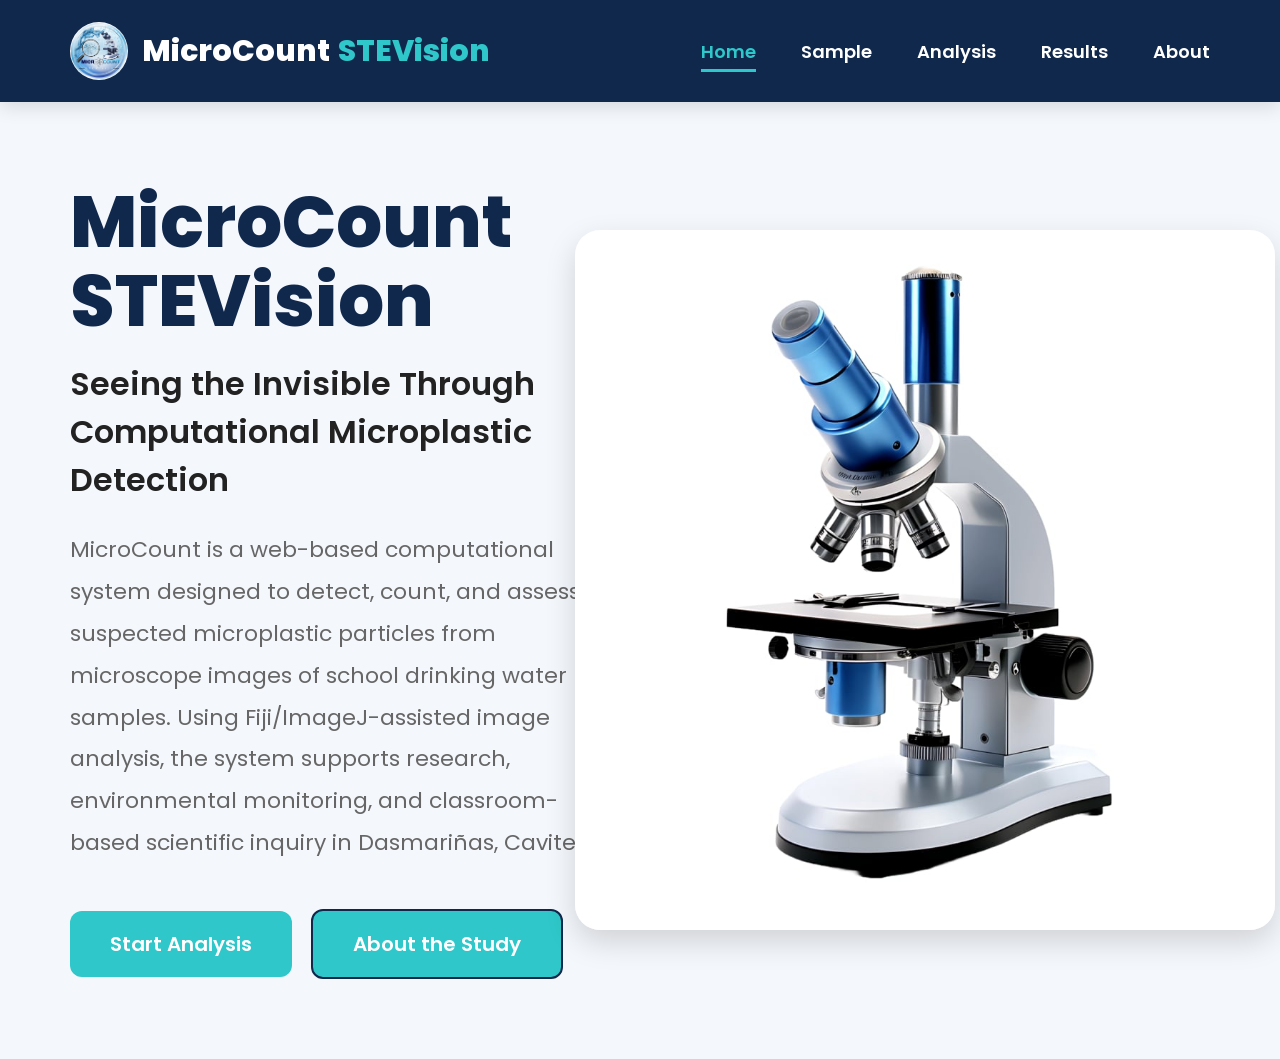
==== commit 1ff518d9: "commit" ====
--- a/index.html
+++ b/index.html
@@ -21,7 +21,6 @@
         <ul class="nav-links">
             <li><a href="index.html" class="active">Home</a></li>
             <li><a href="sample.html">Sample</a></li>
-            <li><a href="upload.html">Upload</a></li>
             <li><a href="analysis.html">Analysis</a></li>
             <li><a href="results.html">Results</a></li>
             <li><a href="about.html">About</a></li>
@@ -50,39 +49,6 @@
         <img src="images/microscope.jpeg" alt="Microscope observation of water sample">
     </div>
 </section>
-
-<section class="page-title">
-    <h1>Study Overview</h1>
-    <p>
-        A quantitative descriptive-comparative system for identifying microplastic particles in selected
-        school drinking water sources.
-    </p>
-</section>
-
-<section class="card-grid">
-    <div class="card">
-        <h2>Research Focus</h2>
-        <p>
-            This study examines microplastic contamination in drinking water from selected schools in Dasmariñas,
-            Cavite using Fiji/ImageJ analysis and the MicroCount website as the computational screening tool.
-        </p>
-    </div>
-    <div class="card">
-        <h2>Research Design</h2>
-        <p>
-            The project uses a quantitative descriptive-comparative approach to determine the presence,
-            quantity, and visible characteristics of suspected microplastic particles in water samples.
-        </p>
-    </div>
-    <div class="card">
-        <h2>Purpose</h2>
-        <p>
-            The platform helps researchers compare particle counts, classify contamination risk, and generate
-            screening results that support scientific interpretation and school-based environmental awareness.
-        </p>
-    </div>
-</section>
-
 <script src="sample.js"></script>
 </body>
 </html>
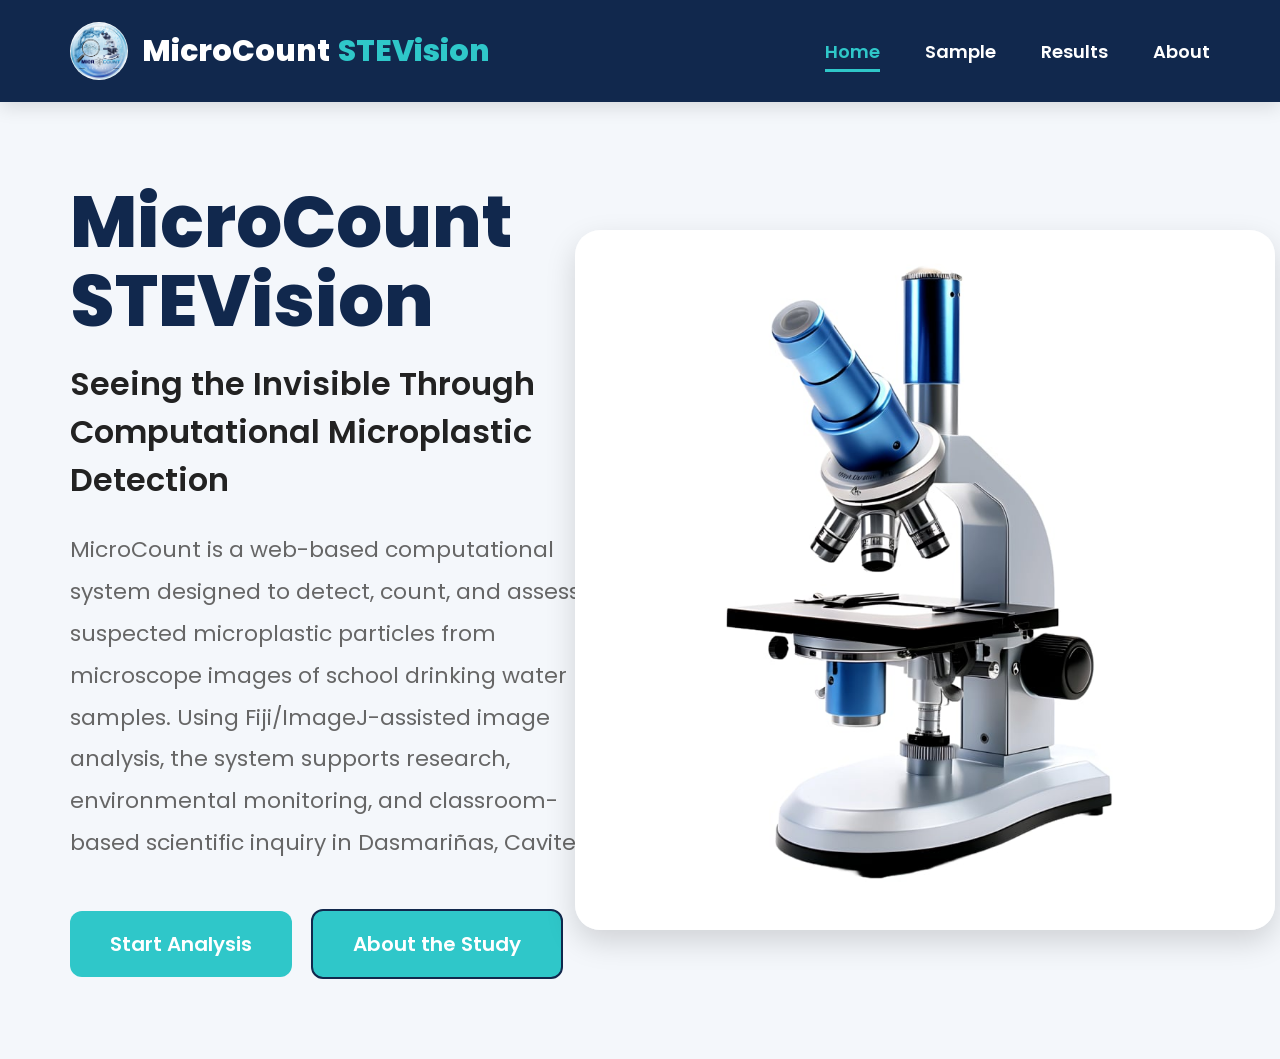
==== commit 3649dd21: "Update MicroCount website" ====
--- a/index.html
+++ b/index.html
@@ -21,7 +21,6 @@
         <ul class="nav-links">
             <li><a href="index.html" class="active">Home</a></li>
             <li><a href="sample.html">Sample</a></li>
-            <li><a href="analysis.html">Analysis</a></li>
             <li><a href="results.html">Results</a></li>
             <li><a href="about.html">About</a></li>
         </ul>
--- a/style.css
+++ b/style.css
@@ -429,1378 +429,138 @@
     margin-top:15px;
 }
 }
-/* =======================
-   Upload Page
-======================= */
-
-.upload-page{
-    max-width:1100px;
-    margin:55px auto;
-    padding:0 25px;
-}
-
-.upload-page h1{
-    font-size:52px;
-    color:#1d2f5f;
-    margin-bottom:10px;
-}
-
-.upload-subtitle{
-    font-size:20px;
-    color:#666;
-    margin-bottom:35px;
-}
-
-.upload-card{
-    background:white;
-    border:2px dashed #d7d7d7;
-    border-radius:20px;
-
-    padding:70px 40px;
-
-    text-align:center;
-
-    box-shadow:0 12px 30px rgba(0,0,0,.08);
-
-    transition:.3s;
-}
-
-.upload-card:hover{
-    border-color:#31c4cf;
-}
-
-.upload-icon{
-    font-size:70px;
-    color:#777;
-    margin-bottom:20px;
-}
-
-.upload-card h2{
-    font-size:34px;
-    color:#1d2f5f;
-    margin-bottom:12px;
-}
-
-.upload-card p{
-    color:#777;
-    font-size:18px;
-    margin-bottom:30px;
-}
-
-.browse-btn{
-    display:inline-block;
-
-    background:#2ec7cf;
-    color:white;
-
-    padding:15px 35px;
-
-    border-radius:10px;
-
-    font-size:18px;
-    font-weight:600;
-
-    cursor:pointer;
-
-    transition:.3s;
-}
-
-.browse-btn:hover{
-    background:#14aeb8;
-}
-
-#previewContainer{
-
-    display:grid;
-
-    grid-template-columns:repeat(auto-fill,minmax(170px,1fr));
-
-    gap:20px;
-
-    margin-top:35px;
-
-}
-
-.preview-card{
-
-    background:white;
-
-    border-radius:12px;
-
-    box-shadow:0 8px 18px rgba(0,0,0,.08);
-
-    overflow:hidden;
-
-    text-align:center;
-
-}
-
-.preview-card img{
-
-    width:100%;
-
-    height:140px;
-
-    object-fit:cover;
-
-}
-
-.preview-card p{
-
-    padding:12px;
-
-    font-weight:600;
-
-}
-/* UPLOAD PAGE */
-
-.upload-page{
-    padding:70px 20px;
-    background:#f5f8fc;
-    min-height:100vh;
-}
-
-.upload-container{
-    max-width:1100px;
-    margin:auto;
-}
-
-.upload-container h1{
-    font-size:48px;
-    color:#16325c;
-    margin-bottom:15px;
-}
-
-.upload-container p{
-    color:#666;
-    font-size:18px;
-    margin-bottom:30px;
-}
-
-.upload-box{
-    width:100%;
-    min-height:340px;
-    border:3px dashed #d9d9d9;
-    border-radius:18px;
-    background:#fff;
-    display:flex;
-    flex-direction:column;
-    justify-content:center;
-    align-items:center;
-    transition:.3s;
-}
-
-.upload-box:hover{
-    border-color:#36c5cf;
-}
-
-.upload-icon{
-    font-size:70px;
-    margin-bottom:20px;
-}
-
-.browse-btn{
-    margin-top:20px;
-    background:#36c5cf;
-    color:#fff;
-    padding:14px 35px;
-    border-radius:10px;
-    cursor:pointer;
-    font-weight:bold;
-}
-
-.preview-container{
-    display:grid;
-    grid-template-columns:repeat(auto-fill,minmax(180px,1fr));
-    gap:20px;
-    margin-top:35px;
-}
-
-.preview-card{
-    background:white;
-    border-radius:12px;
-    overflow:hidden;
-    box-shadow:0 5px 20px rgba(0,0,0,.1);
-}
-
-.preview-card img{
-    width:100%;
-    height:160px;
-    object-fit:cover;
-}
-
-.preview-card p{
-    padding:12px;
-    text-align:center;
-    font-weight:bold;
-}
-
-.analyze-btn{
-    display:none;
-    margin:35px auto 0;
-    background:#16325c;
-    color:white;
-    border:none;
-    padding:18px 40px;
-    border-radius:10px;
-    font-size:18px;
-    cursor:pointer;
-}
-.dragover{
-    border:3px dashed #2fc7c9 !important;
-    background:#eefcff;
-    transform:scale(1.02);
-    transition:.3s;
-}
-/* Highlight upload area while dragging */
-
-.dragover{
-    background:#e8fcff;
-    border:3px dashed #2fc7c9 !important;
-    box-shadow:0 0 25px rgba(47,199,201,.35);
-    transform:scale(1.02);
-    transition:all .25s ease;
-}
-/* ===========================
-   RESULTS PAGE
-=========================== */
-
-.results-page{
-    max-width:1200px;
-    margin:50px auto;
-    padding:0 30px;
-}
-
-.results-page h1{
-    font-size:42px;
-    color:#0d2b5a;
-    margin-bottom:8px;
-}
-
-.results-page p{
-    color:#666;
-    margin-bottom:30px;
-}
-
-.results-grid{
-    display:grid;
-    grid-template-columns:1fr 1fr;
-    gap:25px;
-    margin-bottom:25px;
-}
-
-.card{
-    background:white;
-    border-radius:18px;
-    padding:25px;
-    box-shadow:0 6px 20px rgba(0,0,0,.08);
-}
-
-.card h2{
-    color:#0d2b5a;
-    margin-bottom:18px;
-    font-size:24px;
-}
-
-.card table{
-    width:100%;
-    border-collapse:collapse;
-}
-
-.card td{
-    padding:12px 0;
-    border-bottom:1px solid #eee;
-    font-size:16px;
-}
-
-.card td:first-child{
-    font-weight:600;
-    color:#0d2b5a;
-}
-
-.card td:last-child{
-    text-align:right;
-    color:#555;
-}
-
-/* ===========================
-   RISK CARD
-=========================== */
-
-.risk-card{
-    display:grid;
-    grid-template-columns:320px 1fr;
-    gap:25px;
-    margin-bottom:30px;
-}
-
-.risk-box,
-.interpretation{
-    background:white;
-    border-radius:18px;
-    padding:25px;
-    box-shadow:0 6px 20px rgba(0,0,0,.08);
-}
-
-.risk-box h3,
-.interpretation h3{
-    color:#0d2b5a;
-    margin-bottom:18px;
-}
-
-.risk-level{
-    display:flex;
-    align-items:center;
-    justify-content:center;
-    gap:20px;
-    border-radius:15px;
-    padding:25px;
-    font-size:20px;
-}
-
-.risk-level strong{
-    font-size:24px;
-}
-
-.risk-level.moderate{
-    background:#ffd75c;
-}
-
-.interpretation p{
-    line-height:1.8;
-    color:#555;
-}
-
-/* ===========================
-   RISK SCALE
-=========================== */
-
-.risk-scale{
-    display:grid;
-    grid-template-columns:repeat(4,1fr);
-    gap:18px;
-    margin-bottom:35px;
-}
-
-.level{
-    padding:18px;
-    border-radius:15px;
-    text-align:center;
-    color:#222;
-    font-weight:600;
-}
-
-.level p{
-    margin:8px 0;
-    font-size:18px;
-    color:inherit;
-}
-
-.green{
-    background:#b7ef9b;
-}
-
-.yellow{
-    background:#ffe36b;
-}
-
-.orange{
-    background:#ffb457;
-}
-
-.red{
-    background:#ff8b8b;
-}
-
-/* ===========================
-   BUTTONS
-=========================== */
-
-.results-buttons{
-    display:flex;
-    justify-content:space-between;
-    margin-top:25px;
-}
-
-.download-btn,
-.new-btn{
-
-    background:#0d2b5a;
-    color:white;
-    border:none;
-    padding:16px 34px;
-    border-radius:10px;
-    cursor:pointer;
-    font-size:16px;
-    font-weight:600;
-    transition:.3s;
-}
-
-.download-btn:hover,
-.new-btn:hover{
-    background:#16c6d6;
-}
-
-/* ===========================
-   MOBILE
-=========================== */
-
-@media(max-width:900px){
-
-.results-grid{
-    grid-template-columns:1fr;
-}
-
-.risk-card{
-    grid-template-columns:1fr;
-}
-
-.risk-scale{
-    grid-template-columns:1fr 1fr;
-}
-
-.results-buttons{
-    flex-direction:column;
-    gap:15px;
-}
-
-.download-btn,
-.new-btn{
-    width:100%;
-}
-
-}
-/* ===========================
-   RESULT IMAGE
-=========================== */
-
-.image-preview-card{
-
-    background:white;
-
-    border-radius:18px;
-
-    padding:25px;
-
-    margin-bottom:30px;
-
-    text-align:center;
-
-    box-shadow:0 6px 20px rgba(0,0,0,.08);
-
-}
-
-.image-preview-card h2{
-
-    color:#0d2b5a;
-
-    margin-bottom:20px;
-
-}
-
-#resultImage{
-
-    width:100%;
-
-    max-width:550px;
-
-    border-radius:15px;
-
-    border:2px solid #ddd;
-
-}
-/* ===========================
-   ANALYSIS PAGE
-=========================== */
-
-.analysis-page{
-
-max-width:900px;
-
-margin:70px auto;
-
-text-align:center;
-
-padding:20px;
-
-}
-
-.analysis-page h1{
-
-font-size:44px;
-
-color:#123566;
-
-margin-bottom:15px;
-
-}
-
-.analysis-page p{
-
-color:#666;
-
-font-size:18px;
-
-}
-
-.analysis-card{
-
-margin-top:45px;
-
-background:white;
-
-padding:50px;
-
-border-radius:20px;
-
-box-shadow:0 8px 25px rgba(0,0,0,.08);
-
-}
-
-.loader{
-
-width:90px;
-
-height:90px;
-
-margin:auto;
-
-border:8px solid #ddd;
-
-border-top:8px solid #28c7d4;
-
-border-radius:50%;
-
-animation:spin 1s linear infinite;
-
-}
-
-@keyframes spin{
-
-100%{
-
-transform:rotate(360deg);
-
-}
-
-}
-
-.progress{
-
-width:100%;
-
-height:18px;
-
-background:#eee;
-
-border-radius:50px;
-
-margin-top:35px;
-
-overflow:hidden;
-
-}
-
-.progress-bar{
-
-width:0%;
-
-height:100%;
-
-background:#28c7d4;
-
-transition:.3s;
-
-}
-
-#percentText{
-
-font-size:24px;
-
-font-weight:bold;
-
-margin-top:20px;
-
-color:#123566;
-
-}
-/* ===========================
-   RESULTS PAGE
-=========================== */
-
-.results-page{
-    max-width:1200px;
-    margin:40px auto;
-    padding:20px;
-}
-
-.results-page h1{
-    text-align:center;
-    font-size:38px;
-    margin-bottom:10px;
-}
-
-.results-page>p{
-    text-align:center;
-    color:#666;
-    margin-bottom:35px;
-}
-
-.results-grid{
-    display:grid;
-    grid-template-columns:1fr 1fr;
-    gap:30px;
-    align-items:start;
-}
-
-.result-image-card,
-.card{
-
-    background:white;
-
-    border-radius:18px;
-
-    padding:25px;
-
-    box-shadow:0 8px 25px rgba(0,0,0,.08);
-
-}
-
-.result-image-card img{
-
-    width:100%;
-
-    border-radius:15px;
-
-    margin-top:15px;
-
-}
-
-.results-info{
-
-    display:flex;
-
-    flex-direction:column;
-
-    gap:20px;
-
-}
-
-.card h2{
-
-    color:#0b7285;
-
-    margin-bottom:15px;
-
-}
-
-.card p{
-
-    margin:10px 0;
-
-    line-height:1.6;
-
-}
-
-/* ===========================
-   RISK LEVEL
-=========================== */
-
-.risk-level{
-
-    border-radius:15px;
-
-    text-align:center;
-
-    padding:25px;
-
-    color:white;
-
-    font-weight:bold;
-
-}
-
-.risk-level h3{
-
-    font-size:34px;
-
-    margin-bottom:10px;
-
-}
-
-.risk-level p{
-
-    font-size:20px;
-
-}
-
-/* ===========================
-   QUANTITY SCALE
-=========================== */
-/* LEVEL 1 */
-.level1{
-    background:#E8F5E9;
-    color:#1B5E20;
-    border:2px solid #81C784;
-}
-
-/* LEVEL 2 */
-.level2{
-    background:#FFF8E1;
-    color:#8D6E00;
-    border:2px solid #FFD54F;
-}
-
-/* LEVEL 3 */
-.level3{
-    background:#FFF3E0;
-    color:#E65100;
-    border:2px solid #FFB74D;
-}
-
-/* LEVEL 4 */
-.level4{
-    background:#FFEBEE;
-    color:#B71C1C;
-    border:2px solid #EF5350;
-}
-
-/* ===========================
-   INTERPRETATION
-=========================== */
-
-.interpretation-card{
-
-    margin-top:30px;
-
-}
-
-.interpretation-card p{
-
-    font-size:17px;
-
-    line-height:1.8;
-
-}
-
-/* ===========================
-   BUTTONS
-=========================== */
-
-.download-section{
-
-    margin-top:35px;
-
-    display:flex;
-
-    justify-content:center;
-
-    gap:20px;
-
-}
-
-.download-btn{
-
-    background:#0b7285;
-
-    color:white;
-
-    border:none;
-
-    padding:14px 30px;
-
-    border-radius:10px;
-
-    cursor:pointer;
-
-    font-size:16px;
-
-    transition:.3s;
-
-}
-
-.download-btn:hover{
-
-    background:#095c69;
-
-}
-
-/* ===========================
-   MOBILE
-=========================== */
-
-@media(max-width:900px){
-
-.results-grid{
-
-grid-template-columns:1fr;
-
-}
-
-.risk-scale{
-
-grid-template-columns:1fr 1fr;
-
-}
-
-a{
-    text-decoration: none;
-    color: inherit;
-}
-/* =========================================
-   RESULTS - RECOMMENDATIONS
-========================================= */
-
-.recommendations-card {
+
+/* =====================================================
+   UPLOAD PAGE
+===================================================== */
+
+.upload-page {
+    max-width: 1100px;
+    margin: 0 auto;
+    padding: 70px 20px;
+    min-height: 100vh;
+    background: #f5f8fc;
+}
+
+.upload-container {
+    max-width: 1100px;
+    margin: 0 auto;
+}
+
+.upload-container h1 {
+    font-size: 48px;
+    color: #16325c;
+    margin-bottom: 15px;
+}
+
+.upload-container > p,
+.upload-subtitle {
+    color: #666;
+    font-size: 18px;
+    margin-bottom: 30px;
+}
+
+.upload-box {
+    width: 100%;
+    min-height: 340px;
+    border: 3px dashed #d9d9d9;
+    border-radius: 18px;
+    background: #fff;
+    display: flex;
+    flex-direction: column;
+    justify-content: center;
+    align-items: center;
+    text-align: center;
+    transition: .3s;
+}
+
+.upload-box:hover {
+    border-color: #36c5cf;
+}
+
+.upload-icon {
+    font-size: 70px;
+    color: #777;
+    margin-bottom: 20px;
+}
+
+.upload-box h2 {
+    font-size: 34px;
+    color: #1d2f5f;
+    margin-bottom: 12px;
+}
+
+.upload-box p {
+    color: #777;
+    font-size: 18px;
+    margin-bottom: 30px;
+}
+
+.browse-btn {
+    display: inline-block;
+    margin-top: 20px;
+    background: #36c5cf;
+    color: #fff;
+    padding: 14px 35px;
+    border: none;
+    border-radius: 10px;
+    cursor: pointer;
+    font-size: 18px;
+    font-weight: 600;
+    transition: .3s;
+}
+
+.browse-btn:hover {
+    background: #14aeb8;
+}
+
+.preview-container,
+#previewContainer {
+    display: grid;
+    grid-template-columns: repeat(auto-fill, minmax(180px, 1fr));
+    gap: 20px;
     margin-top: 35px;
-    padding: 35px;
-    background: rgba(255, 255, 255, 0.97);
-    border-radius: 22px;
-    border-left: 6px solid #35c3cf;
-    box-shadow: 0 10px 30px rgba(23, 50, 92, 0.10);
-}
-
-.recommendations-card > h2 {
-    color: #17325c;
-    font-size: 30px;
-    margin-bottom: 25px;
-}
-
-.recommendation-item {
-    background: #f5fafc;
-    border: 1px solid #e4f0f4;
-    border-radius: 16px;
-    padding: 22px;
-    margin-top: 18px;
-}
-
-.recommendation-item h3 {
-    color: #087f8c;
-    font-size: 20px;
-    margin-bottom: 10px;
-}
-
-.recommendation-item p {
-    color: #555;
-    line-height: 1.7;
-    margin: 0;
-}
-
-.recommendation-item ul {
-    margin: 0;
-    padding-left: 25px;
-    color: #555;
-    line-height: 1.8;
-}
-
-.recommendation-item li {
-    margin-bottom: 7px;
-}
-/* =====================================================
-   MICROCOUNT STEVISION
-   RESULTS PAGE DESIGN
-===================================================== */
-
-
-/* =========================
-   RESULTS PAGE
-========================= */
-
-.results-section {
-
+}
+
+.preview-card {
+    background: white;
+    border-radius: 12px;
+    overflow: hidden;
+    box-shadow: 0 5px 20px rgba(0,0,0,.10);
+}
+
+.preview-card img {
     width: 100%;
-    max-width: 1250px;
-
-    margin: 0 auto;
-
-    padding: 70px 30px 100px;
-
-}
-
-
-/* =========================================
-   MICROPLASTIC RESULTS TABLE
-========================================= */
-
-.microplastic-table {
-    width: 100%;
-    border-collapse: collapse !important;
-    border: 2px solid #cbd7e3 !important;
-    border-radius: 15px;
-    overflow: hidden;
-    background: white;
-}
-
-/* HEADER */
-
-.microplastic-table thead {
-    background: #17325c;
-}
-
-.microplastic-table th {
+    height: 160px;
+    object-fit: cover;
+}
+
+.preview-card p {
+    padding: 12px;
+    text-align: center;
+    font-weight: 600;
+}
+
+.analyze-btn {
+    display: none;
+    margin: 35px auto 0;
+    background: #16325c;
     color: white;
-    text-align: left;
-
-    padding: 20px 25px;
-
-    font-size: 17px;
-    font-weight: 600;
-
-    border: 1px solid #10294d !important;
-}
-
-
-/* BODY CELLS */
-
-.microplastic-table td {
-    padding: 23px 25px;
-
-    font-size: 17px;
-
-    color: #333;
-
-    border: 1px solid #cbd7e3 !important;
-}
-
-
-/* FIRST COLUMN */
-
-.microplastic-table td:first-child {
-    font-weight: 600;
-    color: #17325c;
-}
-
-
-/* ALTERNATING ROWS */
-
-.microplastic-table tbody tr:nth-child(even) {
-    background: #f5f9fc;
-}
-
-.microplastic-table tbody tr:nth-child(odd) {
-    background: #ffffff;
-}
-
-
-/* HOVER */
-
-.microplastic-table tbody tr:hover {
-    background: #e9faff;
-}
-
-
-/* EXTRA ROW HEIGHT */
-
-.microplastic-table tbody tr {
-    height: 70px;
-}
-
-
-/* MAKE SURE EVERY CELL HAS A BORDER */
-
-.microplastic-table th,
-.microplastic-table td {
-    border-top: 1px solid #cbd7e3 !important;
-    border-bottom: 1px solid #cbd7e3 !important;
-    border-left: 1px solid #cbd7e3 !important;
-    border-right: 1px solid #cbd7e3 !important;
-}
-
-
-/* HEADER BORDERS */
-
-.microplastic-table thead th {
-    border-color: #10294d !important;
-}
-
-
-/* MOBILE */
-
-@media (max-width: 768px) {
-
-    .microplastic-table th,
-    .microplastic-table td {
-        padding: 16px 12px;
-        font-size: 14px;
-    }
-
-    .microplastic-table tbody tr {
-        height: 60px;
-    }
-
-}
-
-/* =========================
-   RECOMMENDATIONS FLOATING CARD
-========================= */
-
-.recommendations-wrapper {
-
-    position: relative;
-
-    background: rgba(255, 255, 255, 0.96);
-
-    border-radius: 28px;
-
-    padding: 45px 50px;
-
-    box-shadow:
-        0 18px 45px rgba(20, 50, 90, 0.12);
-
-    overflow: hidden;
-
-}
-
-
-/* Decorative floating shape */
-
-.recommendations-wrapper::before {
-
-    content: "";
-
-    position: absolute;
-
-    width: 280px;
-
-    height: 280px;
-
-    border-radius: 50%;
-
-    background: rgba(53, 195, 207, 0.08);
-
-    right: -100px;
-
-    top: -110px;
-
-    z-index: 0;
-
-}
-
-
-/* Another decorative shape */
-
-.recommendations-wrapper::after {
-
-    content: "";
-
-    position: absolute;
-
-    width: 180px;
-
-    height: 180px;
-
-    border-radius: 50%;
-
-    background: rgba(23, 50, 92, 0.05);
-
-    left: -80px;
-
-    bottom: -80px;
-
-    z-index: 0;
-
-}
-
-
-/* Make content appear above shapes */
-
-.recommendations-wrapper > * {
-
-    position: relative;
-
-    z-index: 1;
-
-}
-
-
-/* =========================
-   RECOMMENDATIONS HEADER
-========================= */
-
-.recommendations-header {
-
-    display: flex;
-
-    align-items: flex-start;
-
-    gap: 15px;
-
-    margin-bottom: 35px;
-
-}
-
-
-.recommendation-icon {
-
-    font-size: 32px;
-
-}
-
-
-.recommendations-header h2 {
-
-    margin: 0;
-
-    font-size: 34px;
-
-    color: #17325c;
-
-}
-
-
-.recommendations-header p {
-
-    margin-top: 6px;
-
-    color: #657386;
-
-    font-size: 16px;
-
-}
-
-
-/* =========================
-   RECOMMENDATION ITEMS
-========================= */
-
-.recommendation-item {
-
-    background: #f7fafc;
-
-    border-radius: 18px;
-
-    padding: 25px 30px;
-
-    margin-bottom: 25px;
-
-    border: 1px solid #e7edf3;
-
-}
-
-
-.recommendation-title {
-
-    display: flex;
-
-    align-items: center;
-
-    gap: 10px;
-
-    margin-bottom: 10px;
-
-}
-
-
-.recommendation-title h3 {
-
-    margin: 0;
-
-    color: #17325c;
-
-    font-size: 21px;
-
-}
-
-
-.recommendation-item p {
-
-    margin: 0;
-
-    color: #5d6978;
-
-    line-height: 1.7;
-
-    font-size: 16px;
-
-}
-
-
-/* Recommendation list */
-
-.recommendation-item ul {
-
-    margin: 10px 0 0 20px;
-
-    padding: 0;
-
-}
-
-
-.recommendation-item li {
-
-    margin-bottom: 10px;
-
-    color: #4f5c6b;
-
-    line-height: 1.6;
-
-}
-
-
-/* =========================
-   BUTTONS
-========================= */
-
-.results-buttons {
-
-    display: flex;
-
-    justify-content: center;
-
-    align-items: center;
-
-    gap: 18px;
-
-    margin-top: 35px;
-
-}
-
-
-.results-buttons button {
-
     border: none;
-
-    border-radius: 13px;
-
-    padding: 17px 30px;
-
-    font-family: 'Poppins', sans-serif;
-
-    font-size: 17px;
-
-    font-weight: 600;
-
+    padding: 18px 40px;
+    border-radius: 10px;
+    font-size: 18px;
     cursor: pointer;
-
-    transition: 0.3s;
-
-}
-
-
-/* Download */
-
-.download-btn {
-
-    background: #35c3cf;
-
-    color: white;
-
-}
-
-
-.download-btn:hover {
-
-    background: #22aab8;
-
-    transform: translateY(-3px);
-
-}
-
-
-/* New analysis */
-
-.new-analysis-btn {
-
-    background: #eaf0f5;
-
-    color: #17325c;
-
-}
-
-
-.new-analysis-btn:hover {
-
-    background: #dce6ee;
-
-    transform: translateY(-3px);
-
-}
-
-
-/* =========================
-   MOBILE
-========================= */
-
-@media (max-width: 768px) {
-
-    .results-section {
-
-        padding: 40px 15px 70px;
-
-    }
-
-
-    .results-card {
-
-        padding: 30px 20px;
-
-        border-radius: 20px;
-
-    }
-
-
-    .results-card h1 {
-
-        font-size: 28px;
-
-    }
-
-
-    .microplastic-table th {
-
-        padding: 15px;
-
-        font-size: 14px;
-
-    }
-
-
-    .microplastic-table td {
-
-        padding: 18px 15px;
-
-        font-size: 14px;
-
-    }
-
-
-    .recommendations-wrapper {
-
-        padding: 30px 20px;
-
-        border-radius: 20px;
-
-    }
-
-
-    .recommendations-header h2 {
-
-        font-size: 27px;
-
-    }
-
-
-    .recommendation-item {
-
-        padding: 20px;
-
-    }
-
-
-    .results-buttons {
-
-        flex-direction: column;
-
-    }
-
-
-    .results-buttons button {
-
-        width: 100%;
-
-    }
-
-}
+}
+
+.dragover {
+    background: #e8fcff;
+    border: 3px dashed #2fc7c9 !important;
+    box-shadow: 0 0 25px rgba(47,199,201,.35);
+    transform: scale(1.02);
+    transition: all .25s ease;
+}
+
 .upload-next-container {
     display: flex;
     justify-content: center;
@@ -1820,4 +580,1047 @@
 
 #nextBtn:hover {
     background: #25aebb;
+}
+
+/* =====================================================
+   ANALYSIS PAGE
+   Uses style.css only — no separate analysis.css needed.
+===================================================== */
+
+.analysis-page {
+    min-height: calc(100vh - 110px);
+    display: flex;
+    justify-content: center;
+    align-items: center;
+    padding: 40px 20px;
+}
+
+.loading-container {
+    width: 80%;
+    max-width: 900px;
+    text-align: center;
+}
+
+.loading-container h2 {
+    margin-bottom: 35px;
+    color: #183b6b;
+    font-size: 28px;
+    font-weight: 700;
+}
+
+.progress-bar {
+    width: 100%;
+    height: 20px;
+    background: #e9e9e9;
+    border-radius: 20px;
+    overflow: hidden;
+}
+
+.progress-fill {
+    width: 0%;
+    height: 100%;
+    border-radius: 20px;
+    background: #32c0cf;
+    transition: width .05s linear;
+}
+
+/* =====================================================
+   MICROCOUNT STEVISION
+   RESULTS PAGE DESIGN
+===================================================== */
+
+
+/* =========================
+   RESULTS PAGE
+========================= */
+
+.results-section {
+
+    width: 100%;
+    max-width: 1250px;
+
+    margin: 0 auto;
+
+    padding: 70px 30px 100px;
+
+}
+
+
+/* =========================================
+   MICROPLASTIC RESULTS TABLE
+========================================= */
+
+.microplastic-table {
+    width: 100%;
+    border-collapse: collapse !important;
+    border: 2px solid #cbd7e3 !important;
+    border-radius: 15px;
+    overflow: hidden;
+    background: white;
+}
+
+/* HEADER */
+
+.microplastic-table thead {
+    background: #17325c;
+}
+
+.microplastic-table th {
+    color: white;
+    text-align: left;
+
+    padding: 20px 25px;
+
+    font-size: 17px;
+    font-weight: 600;
+
+    border: 1px solid #10294d !important;
+}
+
+
+/* BODY CELLS */
+
+.microplastic-table td {
+    padding: 23px 25px;
+
+    font-size: 17px;
+
+    color: #333;
+
+    border: 1px solid #cbd7e3 !important;
+}
+
+
+/* FIRST COLUMN */
+
+.microplastic-table td:first-child {
+    font-weight: 600;
+    color: #17325c;
+}
+
+
+/* ALTERNATING ROWS */
+
+.microplastic-table tbody tr:nth-child(even) {
+    background: #f5f9fc;
+}
+
+.microplastic-table tbody tr:nth-child(odd) {
+    background: #ffffff;
+}
+
+
+/* HOVER */
+
+.microplastic-table tbody tr:hover {
+    background: #e9faff;
+}
+
+
+/* EXTRA ROW HEIGHT */
+
+.microplastic-table tbody tr {
+    height: 70px;
+}
+
+
+/* MAKE SURE EVERY CELL HAS A BORDER */
+
+.microplastic-table th,
+.microplastic-table td {
+    border-top: 1px solid #cbd7e3 !important;
+    border-bottom: 1px solid #cbd7e3 !important;
+    border-left: 1px solid #cbd7e3 !important;
+    border-right: 1px solid #cbd7e3 !important;
+}
+
+
+/* HEADER BORDERS */
+
+.microplastic-table thead th {
+    border-color: #10294d !important;
+}
+
+
+/* MOBILE */
+
+@media (max-width: 768px) {
+
+    .microplastic-table th,
+    .microplastic-table td {
+        padding: 16px 12px;
+        font-size: 14px;
+    }
+
+    .microplastic-table tbody tr {
+        height: 60px;
+    }
+
+}
+
+/* =========================
+   RECOMMENDATIONS FLOATING CARD
+========================= */
+
+.recommendations-wrapper {
+
+    position: relative;
+
+    background: rgba(255, 255, 255, 0.96);
+
+    border-radius: 28px;
+
+    padding: 45px 50px;
+
+    box-shadow:
+        0 18px 45px rgba(20, 50, 90, 0.12);
+
+    overflow: hidden;
+
+}
+
+
+/* Decorative floating shape */
+
+.recommendations-wrapper::before {
+
+    content: "";
+
+    position: absolute;
+
+    width: 280px;
+
+    height: 280px;
+
+    border-radius: 50%;
+
+    background: rgba(53, 195, 207, 0.08);
+
+    right: -100px;
+
+    top: -110px;
+
+    z-index: 0;
+
+}
+
+
+/* Another decorative shape */
+
+.recommendations-wrapper::after {
+
+    content: "";
+
+    position: absolute;
+
+    width: 180px;
+
+    height: 180px;
+
+    border-radius: 50%;
+
+    background: rgba(23, 50, 92, 0.05);
+
+    left: -80px;
+
+    bottom: -80px;
+
+    z-index: 0;
+
+}
+
+
+/* Make content appear above shapes */
+
+.recommendations-wrapper > * {
+
+    position: relative;
+
+    z-index: 1;
+
+}
+
+
+/* =========================
+   RECOMMENDATIONS HEADER
+========================= */
+
+.recommendations-header {
+
+    display: flex;
+
+    align-items: flex-start;
+
+    gap: 15px;
+
+    margin-bottom: 35px;
+
+}
+
+
+.recommendation-icon {
+
+    font-size: 32px;
+
+}
+
+
+.recommendations-header h2 {
+
+    margin: 0;
+
+    font-size: 34px;
+
+    color: #17325c;
+
+}
+
+
+.recommendations-header p {
+
+    margin-top: 6px;
+
+    color: #657386;
+
+    font-size: 16px;
+
+}
+
+
+/* =========================
+   RECOMMENDATION ITEMS
+========================= */
+
+.recommendation-item {
+
+    background: #f7fafc;
+
+    border-radius: 18px;
+
+    padding: 25px 30px;
+
+    margin-bottom: 25px;
+
+    border: 1px solid #e7edf3;
+
+}
+
+
+.recommendation-title {
+
+    display: flex;
+
+    align-items: center;
+
+    gap: 10px;
+
+    margin-bottom: 10px;
+
+}
+
+
+.recommendation-title h3 {
+
+    margin: 0;
+
+    color: #17325c;
+
+    font-size: 21px;
+
+}
+
+
+.recommendation-item p {
+
+    margin: 0;
+
+    color: #5d6978;
+
+    line-height: 1.7;
+
+    font-size: 16px;
+
+}
+
+
+/* Recommendation list */
+
+.recommendation-item ul {
+
+    margin: 10px 0 0 20px;
+
+    padding: 0;
+
+}
+
+
+.recommendation-item li {
+
+    margin-bottom: 10px;
+
+    color: #4f5c6b;
+
+    line-height: 1.6;
+
+}
+
+
+/* =========================
+   BUTTONS
+========================= */
+
+.results-buttons {
+
+    display: flex;
+
+    justify-content: center;
+
+    align-items: center;
+
+    gap: 18px;
+
+    margin-top: 35px;
+
+}
+
+
+.results-buttons button {
+
+    border: none;
+
+    border-radius: 13px;
+
+    padding: 17px 30px;
+
+    font-family: 'Poppins', sans-serif;
+
+    font-size: 17px;
+
+    font-weight: 600;
+
+    cursor: pointer;
+
+    transition: 0.3s;
+
+}
+
+
+/* Download */
+
+.download-btn {
+
+    background: #35c3cf;
+
+    color: white;
+
+}
+
+
+.download-btn:hover {
+
+    background: #22aab8;
+
+    transform: translateY(-3px);
+
+}
+
+
+/* New analysis */
+
+.new-analysis-btn {
+
+    background: #eaf0f5;
+
+    color: #17325c;
+
+}
+
+
+.new-analysis-btn:hover {
+
+    background: #dce6ee;
+
+    transform: translateY(-3px);
+
+}
+
+
+/* =========================
+   MOBILE
+========================= */
+
+@media (max-width: 768px) {
+
+    .results-section {
+
+        padding: 40px 15px 70px;
+
+    }
+
+
+    .results-card {
+
+        padding: 30px 20px;
+
+        border-radius: 20px;
+
+    }
+
+
+    .results-card h1 {
+
+        font-size: 28px;
+
+    }
+
+
+    .microplastic-table th {
+
+        padding: 15px;
+
+        font-size: 14px;
+
+    }
+
+
+    .microplastic-table td {
+
+        padding: 18px 15px;
+
+        font-size: 14px;
+
+    }
+
+
+    .recommendations-wrapper {
+
+        padding: 30px 20px;
+
+        border-radius: 20px;
+
+    }
+
+
+    .recommendations-header h2 {
+
+        font-size: 27px;
+
+    }
+
+
+    .recommendation-item {
+
+        padding: 20px;
+
+    }
+
+
+    .results-buttons {
+
+        flex-direction: column;
+
+    }
+
+
+    .results-buttons button {
+
+        width: 100%;
+
+    }
+
+}
+.upload-next-container {
+    display: flex;
+    justify-content: center;
+    margin: 40px 0 60px;
+}
+
+#nextBtn {
+    background: #35c1cf;
+    color: white;
+    border: none;
+    padding: 16px 35px;
+    border-radius: 10px;
+    font-size: 18px;
+    font-weight: bold;
+    cursor: pointer;
+}
+
+#nextBtn:hover {
+    background: #25aebb;
+}
+.analysis-page {
+    min-height: calc(100vh - 110px);
+    display: flex;
+    justify-content: center;
+    align-items: center;
+    padding: 40px 20px;
+}
+
+.loading-container {
+    width: 80%;
+    max-width: 900px;
+    text-align: center;
+}
+
+.loading-container h2 {
+    margin-bottom: 35px;
+    color: #183b6b;
+    font-size: 28px;
+    font-weight: 700;
+}
+
+.progress-bar {
+    width: 100%;
+    height: 20px;
+    background: #e9e9e9;
+    border-radius: 20px;
+    overflow: hidden;
+}
+
+.progress-fill {
+    width: 0%;
+    height: 100%;
+    border-radius: 20px;
+    background: #32c0cf;
+    transition: width 0.05s linear;
+}
+/* =====================================================
+   SAMPLE INFORMATION PAGE
+   ===================================================== */
+
+.sample-page {
+    min-height: calc(100vh - 110px);
+    padding: 55px 8%;
+    background: #f5f8fc;
+    box-sizing: border-box;
+}
+
+.sample-left {
+    max-width: 1000px;
+    margin: 0 auto;
+}
+
+.sample-left h1 {
+    color: #fdfdfd;
+    font-size: 42px;
+    margin-bottom: 10px;
+}
+
+.sample-left > p {
+    color: #fdfdfd;
+    font-size: 18px;
+    margin-bottom: 35px;
+}
+
+#sampleForm {
+    background: white;
+    padding: 40px;
+    border-radius: 20px;
+    box-shadow: 0 8px 30px rgba(0, 0, 0, 0.08);
+}
+
+.field-group {
+    margin-bottom: 25px;
+}
+
+.field-group > label {
+    display: block;
+    font-weight: 700;
+    color: #011765;
+    font-size: 17px;
+    margin-bottom: 8px;
+}
+
+.field-group input[type="text"],
+.field-group input[type="number"],
+.field-group select {
+    width: 100%;
+    box-sizing: border-box;
+    padding: 13px 15px;
+    border: 1px solid #d5dce5;
+    border-radius: 10px;
+    background: #fff;
+    font-family: inherit;
+    font-size: 16px;
+    outline: none;
+}
+
+.field-group input:focus,
+.field-group select:focus {
+    border-color: #29bcc9;
+    box-shadow: 0 0 0 3px rgba(41, 188, 201, 0.12);
+}
+
+/* OTHER SOURCE */
+
+#otherSource {
+    width: 100%;
+    box-sizing: border-box;
+    padding: 13px 15px;
+    border: 1px solid #d5dce5;
+    border-radius: 10px;
+    font-size: 16px;
+}
+
+/* SMALL TEXT */
+
+.field-group small {
+    display: block;
+    color: #666;
+    margin-top: 7px;
+    line-height: 1.5;
+}
+
+/* =====================================================
+   MAGNIFICATION
+   ===================================================== */
+
+.magnification-box {
+    background: #f5f8fc;
+    border: 1px solid #dce5ef;
+    border-radius: 15px;
+    padding: 22px;
+}
+
+.magnification-instruction {
+    margin-top: 0;
+    color: #666;
+}
+
+.magnification-selects {
+    display: flex;
+    align-items: end;
+    gap: 18px;
+    margin-top: 20px;
+}
+
+.magnification-selects > div:not(.multiply-sign) {
+    flex: 1;
+}
+
+.magnification-selects label {
+    display: block;
+    font-weight: 600;
+    margin-bottom: 7px;
+}
+
+.magnification-selects select {
+    width: 100%;
+}
+
+.multiply-sign {
+    font-size: 28px;
+    font-weight: bold;
+    color: #183b6b;
+    padding-bottom: 8px;
+}
+
+.total-magnification {
+    margin-top: 22px;
+    padding: 15px;
+    background: white;
+    border-radius: 10px;
+
+    display: flex;
+    justify-content: space-between;
+    align-items: center;
+}
+
+.total-magnification span {
+    font-weight: 600;
+    color: #555;
+}
+
+.total-magnification strong {
+    color: #18aebd;
+    font-size: 20px;
+}
+
+/* =====================================================
+   MAGNIFICATION HELP LINK
+   ===================================================== */
+
+.magnification-help-link {
+    display: inline-block;
+    margin-top: 12px;
+    color: #159eac;
+    font-weight: 700;
+    text-decoration: none;
+}
+
+.magnification-help-link:hover {
+    text-decoration: underline;
+}
+
+/* =====================================================
+   CONSENT
+   ===================================================== */
+
+.consent-section {
+    margin-top: 35px;
+    padding: 25px;
+    background: #f5f8fc;
+    border-radius: 15px;
+    border: 1px solid #e0e6ed;
+}
+
+.consent-section h2 {
+    color: #183b6b;
+    margin-top: 0;
+    margin-bottom: 20px;
+}
+
+.consent-item {
+    display: flex;
+    align-items: flex-start;
+    gap: 12px;
+    margin-bottom: 20px;
+    line-height: 1.6;
+    color: #444;
+}
+
+.consent-item input[type="checkbox"] {
+    width: 18px;
+    height: 18px;
+    margin-top: 4px;
+    flex-shrink: 0;
+    accent-color: #22b8c6;
+}
+
+.consent-item strong {
+    color: #183b6b;
+}
+
+/* =====================================================
+   CONTINUE BUTTON
+   ===================================================== */
+
+#continueBtn {
+    margin-top: 30px;
+    padding: 16px 30px;
+    border: none;
+    border-radius: 12px;
+    background: #2bbcc8;
+    color: white;
+    font-size: 17px;
+    font-weight: 700;
+    cursor: pointer;
+    transition: 0.2s ease;
+}
+
+#continueBtn:hover {
+    background: #159eac;
+    transform: translateY(-1px);
+}
+
+/* =====================================================
+   MOBILE
+   ===================================================== */
+
+@media (max-width: 700px) {
+
+    .sample-page {
+        padding: 35px 18px;
+    }
+
+    .sample-left h1 {
+        font-size: 32px;
+    }
+
+    #sampleForm {
+        padding: 25px;
+    }
+
+    .magnification-selects {
+        flex-direction: column;
+        align-items: stretch;
+    }
+
+    .multiply-sign {
+        text-align: center;
+        padding: 0;
+    }
+
+    .total-magnification {
+        flex-direction: column;
+        gap: 8px;
+        text-align: center;
+    }
+
+}
+/* ======================================
+   MICROSCOPE IMAGE GALLERY
+====================================== */
+
+.image-gallery {
+    display: grid;
+    grid-template-columns: repeat(auto-fit, minmax(280px, 1fr));
+    gap: 25px;
+    margin-top: 20px;
+}
+
+.image-result-card {
+    background: #f8fbff;
+    border: 1px solid #dce7f2;
+    border-radius: 14px;
+    padding: 15px;
+    text-align: center;
+}
+
+.image-result-card h3 {
+    margin: 0 0 12px;
+    color: #183b6b;
+    font-size: 16px;
+}
+
+.image-wrapper {
+    position: relative;
+    width: 100%;
+    overflow: hidden;
+    border-radius: 10px;
+    background: #111;
+}
+
+.image-wrapper img {
+    display: block;
+    width: 100%;
+    height: auto;
+}
+
+.detection-circle {
+    position: absolute;
+    border: 3px solid red;
+    border-radius: 50%;
+    box-sizing: border-box;
+    pointer-events: none;
+}
+
+.detection-label {
+    position: absolute;
+    background: red;
+    color: white;
+    font-size: 11px;
+    font-weight: bold;
+    padding: 2px 5px;
+    border-radius: 4px;
+    transform: translate(-50%, -100%);
+    pointer-events: none;
+}
+
+.results-note {
+    color: #555;
+    line-height: 1.6;
+}
+.analyzed-images {
+    display: grid;
+    grid-template-columns: repeat(auto-fit, minmax(350px, 1fr));
+    gap: 30px;
+    margin-top: 30px;
+}
+
+.analyzed-image-card {
+    background: #f7f9fc;
+    border-radius: 18px;
+    padding: 20px;
+    box-shadow: 0 5px 18px rgba(0, 0, 0, 0.08);
+}
+
+.analyzed-image-card h3 {
+    margin-bottom: 15px;
+    color: #16345f;
+}
+
+.image-canvas-wrapper {
+    position: relative;
+    width: 100%;
+    overflow: hidden;
+    border-radius: 12px;
+    background: #111;
+}
+
+.image-canvas-wrapper img {
+    display: block;
+    width: 100%;
+    height: auto;
+}
+
+.image-canvas-wrapper canvas {
+    position: absolute;
+    top: 0;
+    left: 0;
+    width: 100%;
+    height: 100%;
+    pointer-events: none;
+}
+
+.particle-info {
+    margin-top: 12px;
+    font-size: 15px;
+    color: #333;
+}
+
+.particle-count {
+    font-weight: bold;
+    color: #e53935;
+}
+/* ======================================
+   SAMPLE PAGE BACKGROUND
+====================================== */
+
+.sample-page {
+    min-height: calc(100vh - 110px);
+
+    padding: 55px 8%;
+
+    background-image:
+        linear-gradient(
+            rgba(10, 35, 70, 0.55),
+            rgba(10, 35, 70, 0.55)
+        ),
+        url("images/sample-background.jpg");
+
+    background-size: cover;
+
+    background-position: center;
+
+    background-repeat: no-repeat;
+
+    background-attachment: fixed;
+
+    box-sizing: border-box;
+}
+/* ======================================
+   POSSIBLE HEALTH CONSIDERATIONS
+====================================== */
+
+.health-effects {
+    margin-top: 25px;
+    padding: 22px;
+    background: #f7f9fc;
+    border: 1px solid #dfe7ef;
+    border-radius: 14px;
+}
+
+.health-effects h3 {
+    margin-top: 0;
+    margin-bottom: 10px;
+    color: #183b6b;
+    font-size: 21px;
+}
+
+.health-effects p {
+    color: #444;
+    line-height: 1.6;
+    margin-bottom: 10px;
+}
+
+.health-effects ul {
+    margin: 10px 0 0 20px;
+    padding: 0;
+}
+
+.health-effects li {
+    margin-bottom: 10px;
+    line-height: 1.5;
 }
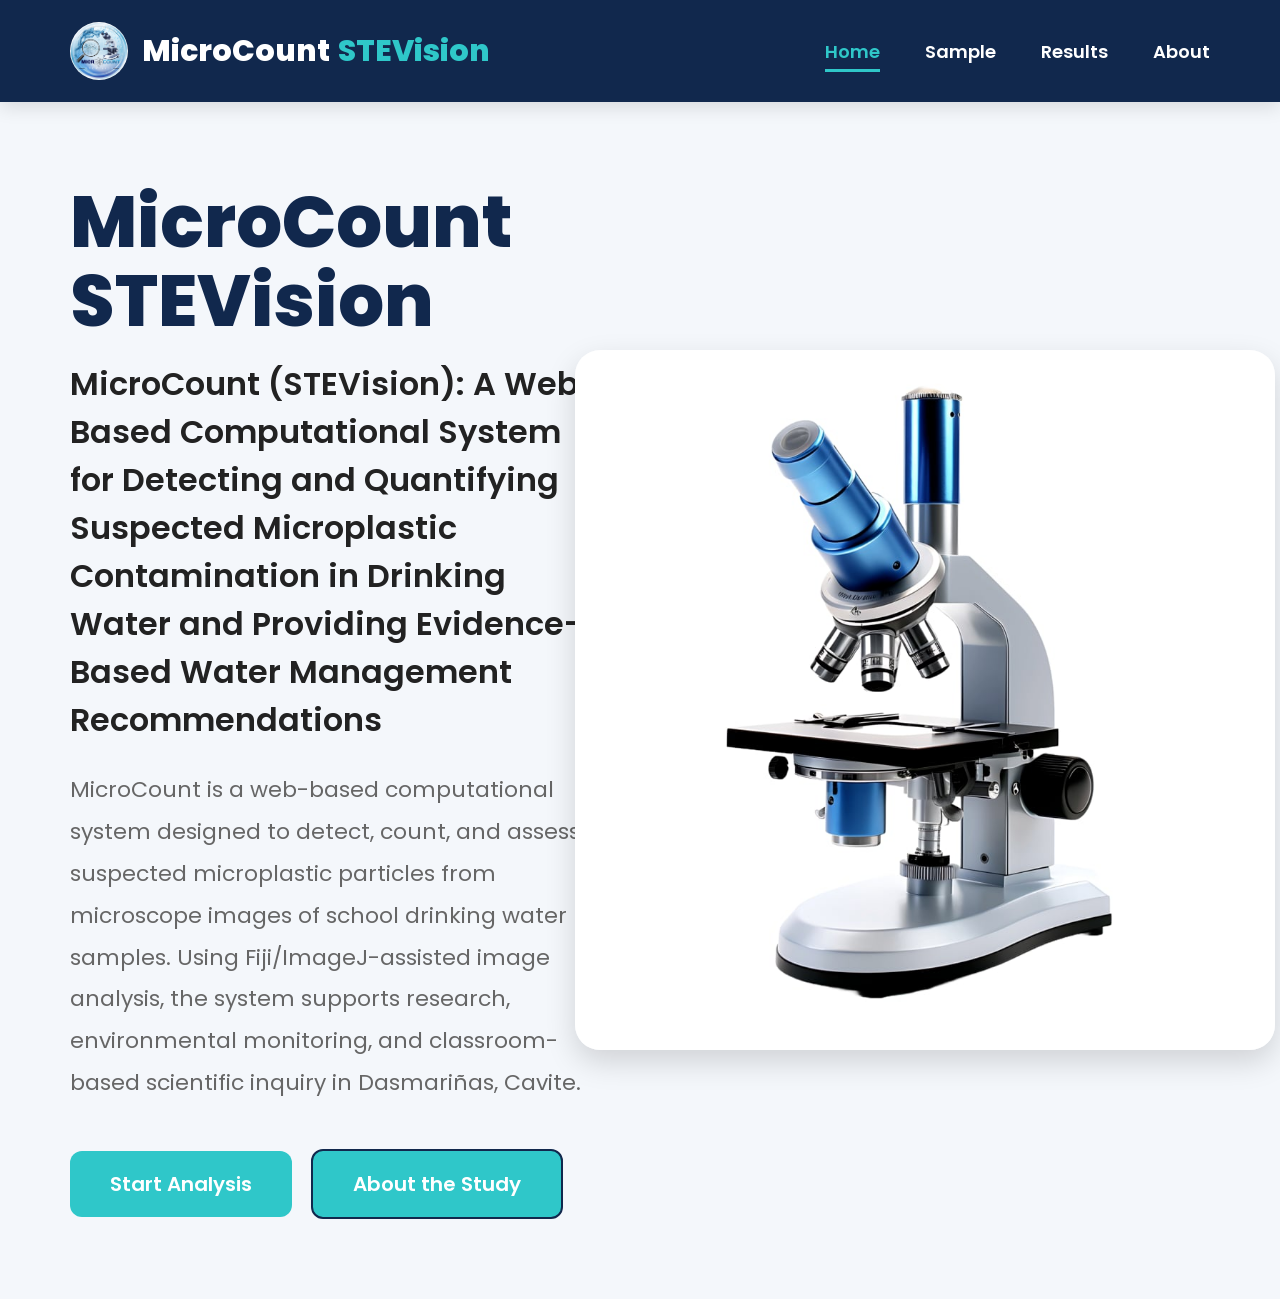
==== commit 10587e8e: "commit" ====
--- a/index.html
+++ b/index.html
@@ -30,7 +30,7 @@
 <section id="home" class="hero">
     <div class="left">
         <h1>MicroCount STEVision</h1>
-        <h2>Seeing the Invisible Through Computational Microplastic Detection</h2>
+        <h2>MicroCount (STEVision): A Web-Based Computational System for Detecting and Quantifying Suspected Microplastic Contamination in Drinking Water and Providing Evidence-Based Water Management Recommendations</h2>
         <p>
             MicroCount is a web-based computational system designed to detect, count, and assess
             suspected microplastic particles from microscope images of school drinking water samples.
--- a/style.css
+++ b/style.css
@@ -1591,7 +1591,7 @@
     box-sizing: border-box;
 }
 /* ======================================
-   POSSIBLE HEALTH CONSIDERATIONS
+Possible Health Effects Section
 ====================================== */
 
 .health-effects {
@@ -1623,4 +1623,196 @@
 .health-effects li {
     margin-bottom: 10px;
     line-height: 1.5;
+}
+.health-evidence-box {
+    background: #f4f7fb;
+    border: 1px solid #dce5f0;
+    border-radius: 12px;
+    padding: 18px;
+    margin: 20px 0;
+}
+
+.health-sources {
+    background: #f8fafc;
+    border: 1px solid #dce5f0;
+    border-radius: 12px;
+    padding: 18px;
+    margin-top: 25px;
+}
+
+.health-sources a {
+    color: #12345b;
+    font-weight: 600;
+    text-decoration: underline;
+}
+
+.health-sources a:hover {
+    opacity: 0.75;
+}
+
+.health-disclaimer {
+    margin-top: 25px;
+    padding-top: 15px;
+    border-top: 1px solid #dce5f0;
+}
+
+.healthEffects h4 {
+    margin-top: 24px;
+}
+/* =====================================================
+   RISK LEVEL COLORS
+===================================================== */
+
+.risk-box {
+    padding: 25px;
+    border-radius: 15px;
+    margin-top: 20px;
+    border: 2px solid #dce5ef;
+}
+
+.risk-box h2 {
+    margin: 0 0 10px 0;
+}
+
+
+/* LEVEL 1 */
+
+.risk-level-1 {
+    background: #e8f7ed;
+    border-color: #58b77a;
+}
+
+.risk-level-1 h2 {
+    color: #23834a;
+}
+
+
+/* LEVEL 2 */
+
+.risk-level-2 {
+    background: #fff8df;
+    border-color: #e4bd42;
+}
+
+.risk-level-2 h2 {
+    color: #a77a00;
+}
+
+
+/* LEVEL 3 */
+
+.risk-level-3 {
+    background: #fff0df;
+    border-color: #e49a45;
+}
+
+.risk-level-3 h2 {
+    color: #b85f00;
+}
+
+
+/* LEVEL 4 */
+
+.risk-level-4 {
+    background: #ffe8e8;
+    border-color: #dc6262;
+}
+
+.risk-level-4 h2 {
+    color: #b52d2d;
+}
+.image-recommendation-link {
+    display: inline-block;
+    margin-top: 8px;
+
+    color: #183b6b;
+    font-weight: 700;
+    text-decoration: underline;
+
+    cursor: pointer;
+    transition: 0.2s ease;
+}
+
+.image-recommendation-link:hover {
+    color: #20b8c8;
+}
+.image-recommendation-link {
+    display: inline-block;
+    margin-top: 8px;
+
+    color: #183b6b;
+    font-weight: 700;
+
+    text-decoration: underline;
+
+    cursor: pointer;
+
+    transition: 0.2s ease;
+}
+
+.image-recommendation-link:hover {
+    color: #20b8c8;
+}
+/* =====================================================
+   NUMBER OF MICROSCOPE IMAGES
+   ===================================================== */
+
+.form-group {
+    margin-bottom: 24px;
+}
+
+.form-group label {
+    display: block;
+    margin-bottom: 10px;
+    font-weight: 700;
+    font-size: 18px;
+    color: #102f63;
+}
+
+.form-group input[type="number"] {
+    width: 100%;
+    box-sizing: border-box;
+
+    height: 58px;
+    padding: 0 18px;
+
+    border: 1px solid #d5dfeb;
+    border-radius: 12px;
+
+    background: #ffffff;
+
+    font-family: inherit;
+    font-size: 17px;
+    color: #222;
+
+    outline: none;
+    transition: border-color 0.2s, box-shadow 0.2s;
+}
+
+.form-group input[type="number"]:focus {
+    border-color: #27b8c8;
+    box-shadow: 0 0 0 3px rgba(39, 184, 200, 0.15);
+}
+
+.input-help {
+    display: block;
+    margin-top: 8px;
+
+    font-size: 15px;
+    color: #667085;
+}
+
+.info-link {
+    display: inline-block;
+    margin-top: 8px;
+
+    font-size: 16px;
+    font-weight: 700;
+
+    color: #123d72;
+    text-decoration: underline;
+}
+
+.info-link:hover {
+    color: #20b7c7;
 }
